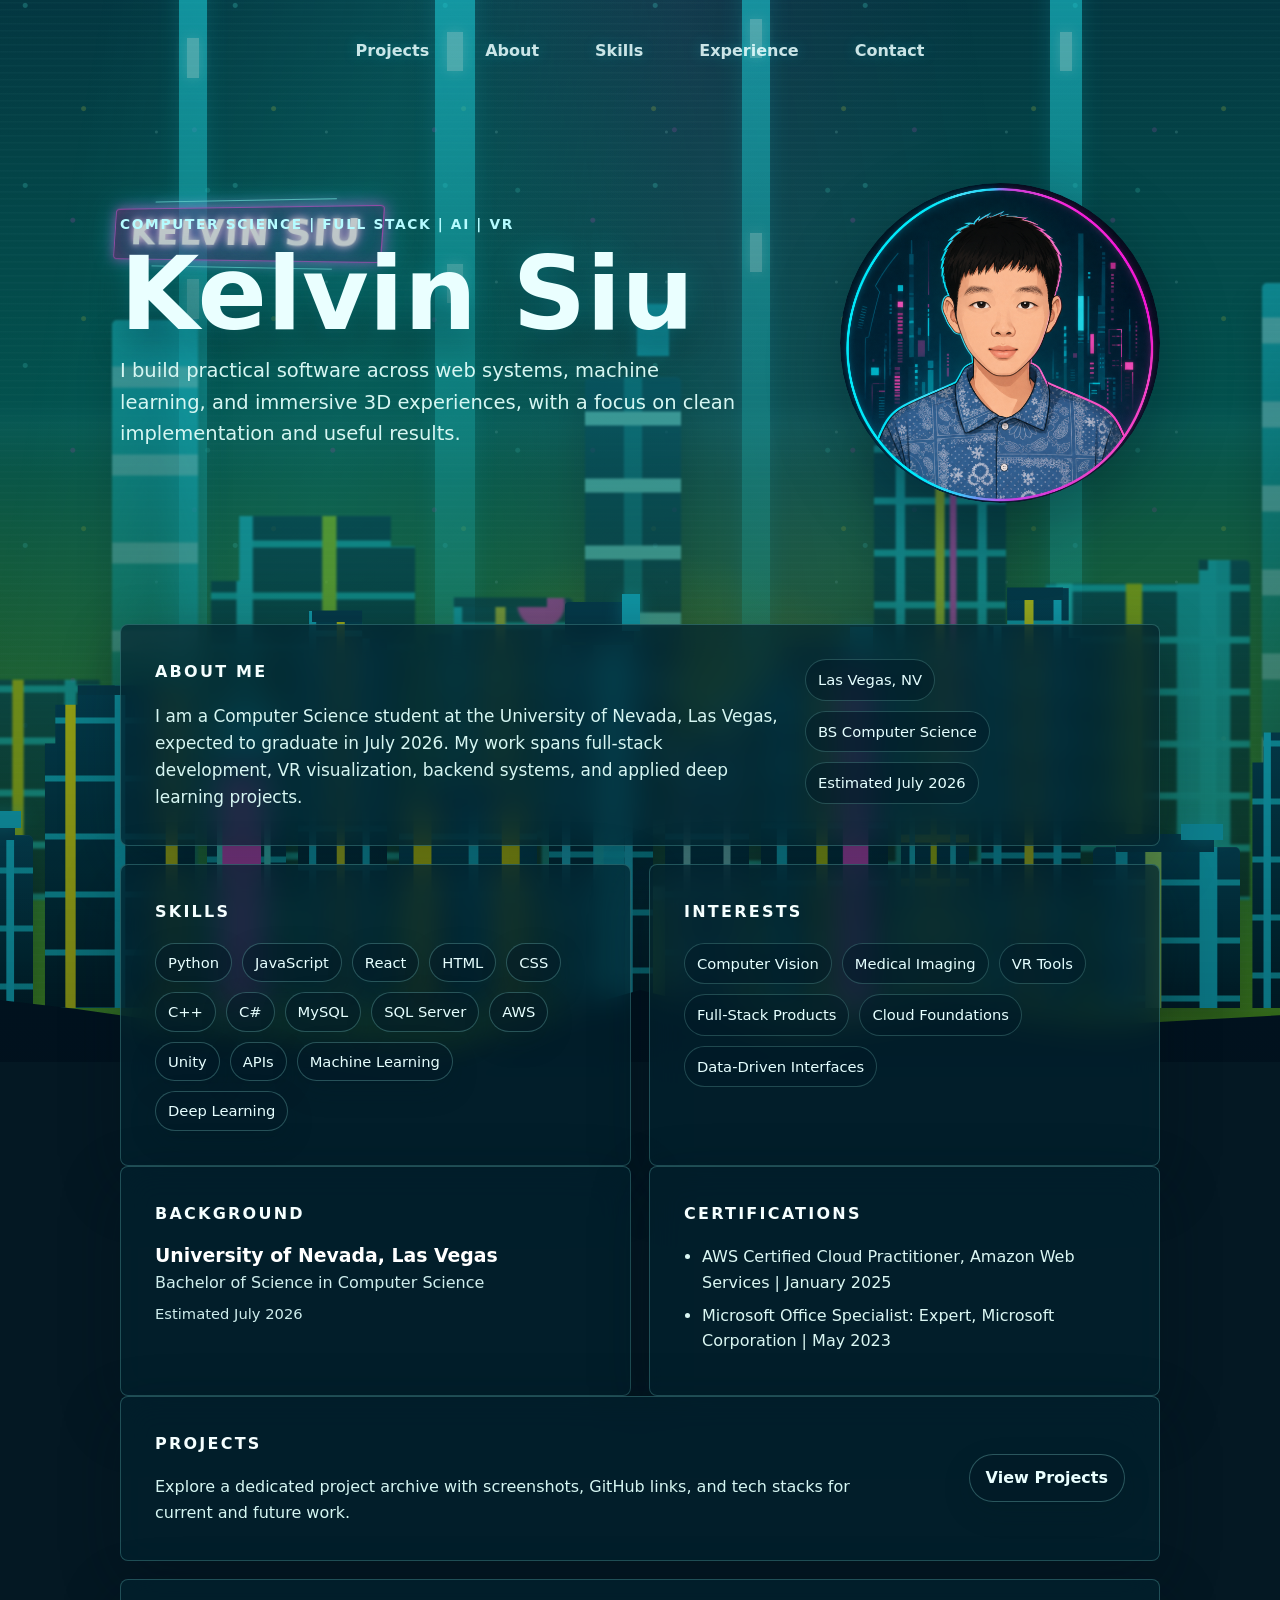
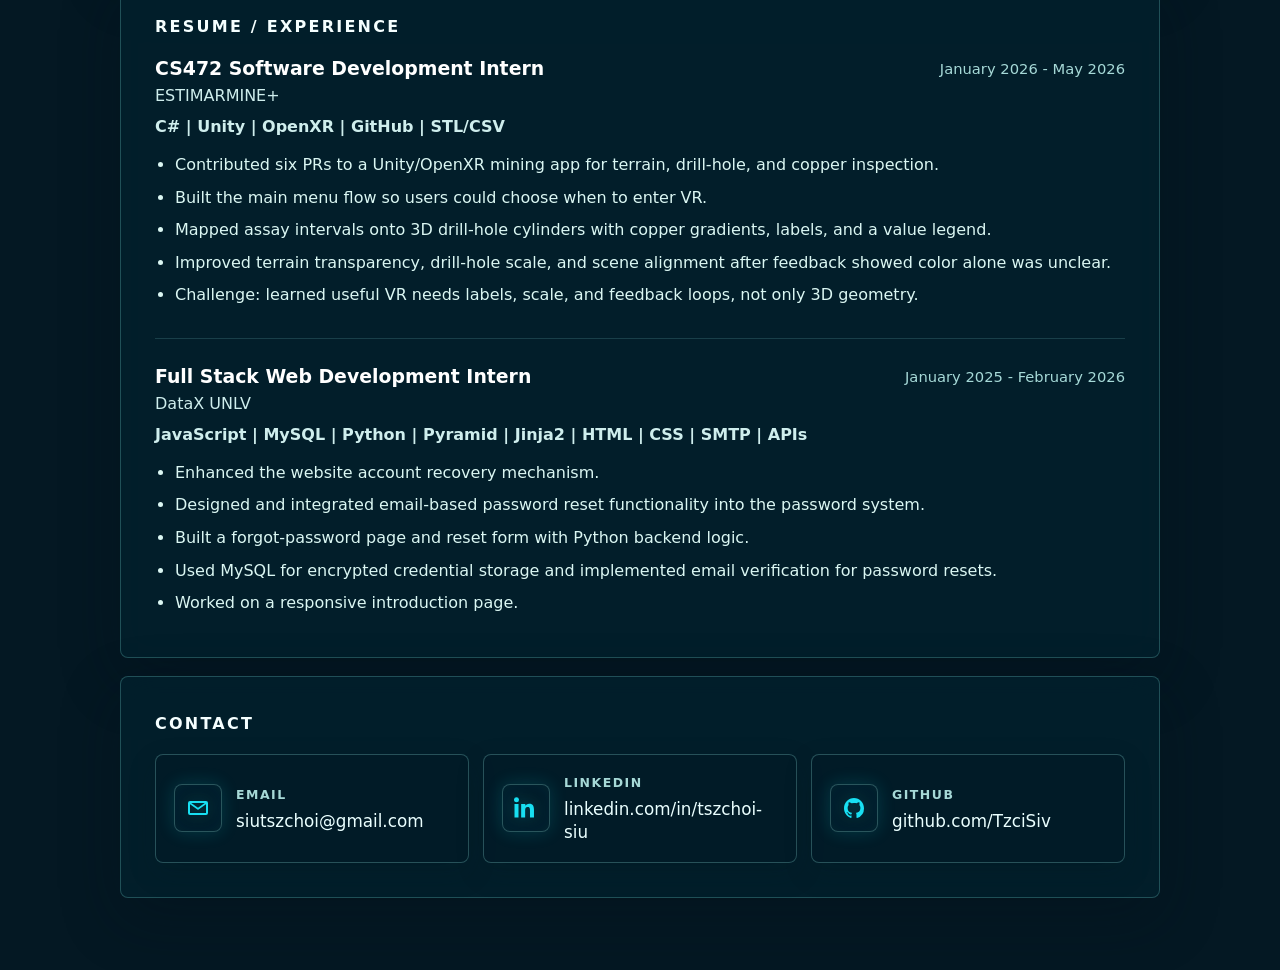
==== index.html @ 766cc000 "first commit" ====
<!DOCTYPE html>
<html lang="en">
<head>
  <meta charset="UTF-8">
  <meta name="viewport" content="width=device-width, initial-scale=1.0">
  <title>Kelvin Siu | Resume</title>
  <link rel="stylesheet" href="styles.css">
</head>
<body>
  <div class="scene" aria-hidden="true">
    <div class="aurora"></div>
    <div class="scan-glow"></div>
    <div class="data-rain"></div>
    <div class="traffic-lanes">
      <span class="flyer f1"></span>
      <span class="flyer f2"></span>
      <span class="flyer f3"></span>
      <span class="flyer f4"></span>
      <span class="flyer f5"></span>
    </div>
    <div class="holo-pulses">
      <span class="pulse p1"></span>
      <span class="pulse p2"></span>
      <span class="pulse p3"></span>
    </div>
    <div class="name-sign">Kelvin Siu</div>
    <div class="beam beam-one"></div>
    <div class="beam beam-two"></div>
    <div class="beam beam-three"></div>
    <div class="beam beam-four"></div>
    <div class="skyline skyline-back">
      <span class="tower t1"></span>
      <span class="tower t2"></span>
      <span class="tower t3"></span>
      <span class="tower t4"></span>
      <span class="tower t5"></span>
      <span class="tower t6"></span>
      <span class="tower t7"></span>
      <span class="tower t8"></span>
      <span class="tower t9"></span>
    </div>
    <div class="skyline skyline-front">
      <span class="block b1"></span>
      <span class="block b2"></span>
      <span class="block b3"></span>
      <span class="block b4"></span>
      <span class="block b5"></span>
      <span class="block b6"></span>
      <span class="block b7"></span>
      <span class="block b8"></span>
      <span class="block b9"></span>
      <span class="block b10"></span>
      <span class="block b11"></span>
      <span class="block b12"></span>
    </div>
    <div class="foreground"></div>
  </div>

  <header class="site-header" aria-label="Site header">
    <nav class="site-nav" aria-label="Main navigation">
      <a href="projects.html" data-page="projects">Projects</a>
      <a href="index.html#about" data-section="about">About</a>
      <a href="index.html#skills" data-section="skills">Skills</a>
      <a href="index.html#experience" data-section="experience">Experience</a>
      <a href="index.html#contact" data-section="contact">Contact</a>
    </nav>
  </header>

  <main class="resume-shell">
    <section class="hero" id="home">
      <div class="hero-copy">
        <p class="eyebrow">Computer Science | Full Stack | AI | VR</p>
        <h1>Kelvin Siu</h1>
        <p class="hero-intro">
          I build practical software across web systems, machine learning, and immersive
          3D experiences, with a focus on clean implementation and useful results.
        </p>
      </div>
      <div class="avatar-card" aria-label="Kelvin Siu avatar">
        <img class="avatar-image" src="assets/avatar-kelvin.png" alt="Stylized avatar of Kelvin Siu">
      </div>
    </section>

    <section class="panel about-panel" id="about">
      <div>
        <h2>About Me</h2>
        <p>
          I am a Computer Science student at the University of Nevada, Las Vegas, expected
          to graduate in July 2026. My work spans full-stack development, VR visualization,
          backend systems, and applied deep learning projects.
        </p>
      </div>
      <div class="quick-facts">
        <span>Las Vegas, NV</span>
        <span>BS Computer Science</span>
        <span>Estimated July 2026</span>
      </div>
    </section>

    <section class="grid">
      <article class="panel skills" id="skills">
        <h2>Skills</h2>
        <div class="chips">
          <span>Python</span>
          <span>JavaScript</span>
          <span>React</span>
          <span>HTML</span>
          <span>CSS</span>
          <span>C++</span>
          <span>C#</span>
          <span>MySQL</span>
          <span>SQL Server</span>
          <span>AWS</span>
          <span>Unity</span>
          <span>APIs</span>
          <span>Machine Learning</span>
          <span>Deep Learning</span>
        </div>
      </article>

      <article class="panel">
        <h2>Interests</h2>
        <div class="interest-list">
          <span>Computer Vision</span>
          <span>Medical Imaging</span>
          <span>VR Tools</span>
          <span>Full-Stack Products</span>
          <span>Cloud Foundations</span>
          <span>Data-Driven Interfaces</span>
        </div>
      </article>
    </section>

    <section class="grid background-grid" id="background">
      <article class="panel">
        <h2>Background</h2>
        <div class="item compact">
          <h3>University of Nevada, Las Vegas</h3>
          <p>Bachelor of Science in Computer Science</p>
          <p class="meta">Estimated July 2026</p>
        </div>
      </article>

      <article class="panel">
        <h2>Certifications</h2>
        <ul class="plain-list">
          <li>AWS Certified Cloud Practitioner, Amazon Web Services | January 2025</li>
          <li>Microsoft Office Specialist: Expert, Microsoft Corporation | May 2023</li>
        </ul>
      </article>
    </section>

    <section class="panel project-preview">
      <div>
        <h2>Projects</h2>
        <p>
          Explore a dedicated project archive with screenshots, GitHub links, and tech
          stacks for current and future work.
        </p>
      </div>
      <a class="section-link" href="projects.html">View Projects</a>
    </section>

    <section class="panel" id="experience">
      <h2>Resume / Experience</h2>
      <article class="item">
        <div class="item-header">
          <div>
            <h3>CS472 Software Development Intern</h3>
            <p>ESTIMARMINE+</p>
          </div>
          <span>January 2026 - May 2026</span>
        </div>
        <p class="stack">C# | Unity | OpenXR | GitHub | STL/CSV</p>
        <ul>
          <li>Contributed six PRs to a Unity/OpenXR mining app for terrain, drill-hole, and copper inspection.</li>
          <li>Built the main menu flow so users could choose when to enter VR.</li>
          <li>Mapped assay intervals onto 3D drill-hole cylinders with copper gradients, labels, and a value legend.</li>
          <li>Improved terrain transparency, drill-hole scale, and scene alignment after feedback showed color alone was unclear.</li>
          <li>Challenge: learned useful VR needs labels, scale, and feedback loops, not only 3D geometry.</li>
        </ul>
      </article>

      <article class="item">
        <div class="item-header">
          <div>
            <h3>Full Stack Web Development Intern</h3>
            <p>DataX UNLV</p>
          </div>
          <span>January 2025 - February 2026</span>
        </div>
        <p class="stack">JavaScript | MySQL | Python | Pyramid | Jinja2 | HTML | CSS | SMTP | APIs</p>
        <ul>
          <li>Enhanced the website account recovery mechanism.</li>
          <li>Designed and integrated email-based password reset functionality into the password system.</li>
          <li>Built a forgot-password page and reset form with Python backend logic.</li>
          <li>Used MySQL for encrypted credential storage and implemented email verification for password resets.</li>
          <li>Worked on a responsive introduction page.</li>
        </ul>
      </article>
    </section>

    <section class="panel contact-panel" id="contact">
      <h2>Contact</h2>
      <div class="contact-grid">
        <a href="mailto:siutszchoi@gmail.com">
          <span class="contact-icon" aria-hidden="true">
            <svg viewBox="0 0 24 24">
              <path d="M4 5h16a2 2 0 0 1 2 2v10a2 2 0 0 1-2 2H4a2 2 0 0 1-2-2V7a2 2 0 0 1 2-2Zm0 3.2v8.8h16V8.2l-7.4 5.2a1 1 0 0 1-1.2 0L4 8.2Zm1.2-1.2 6.8 4.8L18.8 7H5.2Z"></path>
            </svg>
          </span>
          <span class="contact-copy">
            <span class="contact-label">Email</span>
            <span class="contact-value">siutszchoi@gmail.com</span>
          </span>
        </a>
        <a href="https://www.linkedin.com/in/tszchoi-siu/" target="_blank" rel="noreferrer">
          <span class="contact-icon" aria-hidden="true">
            <svg viewBox="0 0 24 24">
              <path d="M4.98 3.5A2.5 2.5 0 1 1 0 3.5a2.5 2.5 0 0 1 4.98 0ZM.5 8h4v13.5h-4V8Zm7 0h3.84v1.84h.05c.54-1.02 1.84-2.09 3.79-2.09 4.05 0 4.8 2.66 4.8 6.12v7.63h-4v-6.76c0-1.61-.03-3.68-2.24-3.68-2.25 0-2.59 1.75-2.59 3.56v6.88h-4V8Z"></path>
            </svg>
          </span>
          <span class="contact-copy">
            <span class="contact-label">LinkedIn</span>
            <span class="contact-value">linkedin.com/in/tszchoi-siu</span>
          </span>
        </a>
        <a href="https://github.com/TzciSiv" target="_blank" rel="noreferrer">
          <span class="contact-icon" aria-hidden="true">
            <svg viewBox="0 0 24 24">
              <path d="M12 2C6.48 2 2 6.58 2 12.24c0 4.52 2.87 8.36 6.84 9.72.5.1.68-.22.68-.49 0-.24-.01-1.05-.01-1.9-2.78.62-3.37-1.22-3.37-1.22-.45-1.18-1.11-1.49-1.11-1.49-.91-.64.07-.63.07-.63 1 .07 1.53 1.06 1.53 1.06.9 1.57 2.35 1.12 2.93.85.09-.67.35-1.12.63-1.38-2.22-.26-4.55-1.14-4.55-5.05 0-1.12.39-2.03 1.03-2.75-.1-.26-.45-1.3.1-2.71 0 0 .84-.28 2.75 1.05A9.32 9.32 0 0 1 12 6.97c.85 0 1.7.12 2.5.35 1.91-1.33 2.75-1.05 2.75-1.05.55 1.41.2 2.45.1 2.71.64.72 1.03 1.63 1.03 2.75 0 3.92-2.34 4.79-4.57 5.04.36.32.68.94.68 1.9 0 1.37-.01 2.47-.01 2.8 0 .27.18.59.69.49A10.1 10.1 0 0 0 22 12.24C22 6.58 17.52 2 12 2Z"></path>
            </svg>
          </span>
          <span class="contact-copy">
            <span class="contact-label">GitHub</span>
            <span class="contact-value">github.com/TzciSiv</span>
          </span>
        </a>
      </div>
    </section>
  </main>
  <script src="app.js"></script>
</body>
</html>
---- styles.css ----
:root {
  --ink: #eaffff;
  --muted: #a6d9d7;
  --cyan: #18dff2;
  --lime: #d8f80f;
  --magenta: #f35dea;
  --panel: rgba(2, 34, 46, 0.72);
  --panel-border: rgba(143, 255, 246, 0.22);
  --shadow: rgba(0, 5, 14, 0.45);
  --scroll-depth: 0px;
}

* {
  box-sizing: border-box;
}

html {
  scroll-behavior: smooth;
}

body {
  min-height: 100vh;
  margin: 0;
  color: var(--ink);
  font-family: Inter, ui-sans-serif, system-ui, -apple-system, BlinkMacSystemFont, "Segoe UI", sans-serif;
  line-height: 1.6;
  background: #041823;
  overflow-x: hidden;
}

a {
  color: inherit;
  text-decoration-color: rgba(24, 223, 242, 0.6);
  text-underline-offset: 4px;
}

.site-header {
  position: fixed;
  top: 18px;
  left: 50%;
  z-index: 30;
  display: flex;
  align-items: center;
  width: max-content;
  max-width: calc(100% - 32px);
  padding: 8px;
  border: 1px solid transparent;
  border-radius: 999px;
  background: transparent;
  box-shadow: none;
  transform: translateX(-50%);
  transition: border-color 220ms ease, background 220ms ease, box-shadow 220ms ease, backdrop-filter 220ms ease;
}

.site-header.is-scrolled {
  border-color: rgba(159, 255, 245, 0.24);
  background: rgba(2, 26, 39, 0.78);
  box-shadow: 0 16px 44px rgba(0, 12, 24, 0.32), inset 0 0 18px rgba(24, 223, 242, 0.08);
  backdrop-filter: blur(16px);
}

.site-nav {
  display: flex;
  align-items: center;
  gap: clamp(8px, 2.4vw, 30px);
  white-space: nowrap;
}

.site-nav a {
  padding: 10px 12px;
  border: 1px solid transparent;
  border-radius: 999px;
  color: rgba(234, 255, 255, 0.86);
  background: transparent;
  font-weight: 800;
  text-align: center;
  text-decoration: none;
  text-shadow: 0 0 14px rgba(24, 223, 242, 0.28);
  transition: color 180ms ease, background 180ms ease, border-color 180ms ease, box-shadow 180ms ease;
}

.site-nav a.is-active {
  padding-left: 17px;
  background: rgba(234, 255, 255, 0.1);
  box-shadow: inset 0 0 16px rgba(24, 223, 242, 0.08);
}

.site-nav a.is-active::after {
  content: "/";
  display: inline-grid;
  place-items: center;
  min-width: 28px;
  min-height: 28px;
  margin-left: 7px;
  border: 1px solid rgba(159, 255, 245, 0.22);
  border-radius: 10px;
  color: #7ffcf3;
  background: rgba(234, 255, 255, 0.06);
}

.site-header.is-scrolled .site-nav a.is-active {
  background: rgba(234, 255, 255, 0.14);
}

.site-nav a:hover {
  border-color: rgba(24, 223, 242, 0.78);
  color: #ffffff;
  background: rgba(24, 223, 242, 0.1);
  box-shadow: 0 0 24px rgba(24, 223, 242, 0.18);
}

.scene {
  position: fixed;
  top: -13vh;
  right: 0;
  bottom: -18vh;
  left: 0;
  z-index: -2;
  overflow: hidden;
  contain: paint;
  transform: translate3d(0, calc(var(--scroll-depth) * -1), 0);
  will-change: transform;
  background:
    radial-gradient(circle at 50% 86%, rgba(211, 255, 20, 0.68), transparent 29%),
    linear-gradient(180deg, #043040 0%, #057067 45%, #71d21b 100%);
}

.scene::before {
  content: "";
  position: absolute;
  inset: -20%;
  z-index: 0;
  background:
    linear-gradient(100deg, transparent 20%, rgba(39, 255, 236, 0.12), transparent 50%),
    linear-gradient(260deg, transparent 30%, rgba(243, 93, 234, 0.08), transparent 58%);
  animation: hazeShift 18s ease-in-out infinite alternate;
  will-change: transform;
  pointer-events: none;
}

.scene::after {
  content: "";
  position: absolute;
  inset: 0;
  z-index: 8;
  background: linear-gradient(180deg, rgba(0, 12, 20, 0.1), rgba(0, 12, 20, 0.54));
  pointer-events: none;
}

.aurora {
  position: absolute;
  left: -10%;
  right: -10%;
  bottom: 0;
  z-index: 0;
  height: 45vh;
  background: radial-gradient(ellipse at center, rgba(18, 235, 176, 0.45), transparent 68%);
  filter: blur(18px);
  animation: auroraPulse 8s ease-in-out infinite;
  will-change: opacity, transform;
}

.scan-glow {
  position: absolute;
  inset: 0;
  z-index: 1;
  background:
    linear-gradient(180deg, transparent 0 44%, rgba(86, 255, 238, 0.11) 46%, transparent 50%),
    repeating-linear-gradient(180deg, rgba(178, 255, 247, 0.05) 0 1px, transparent 2px 7px);
  mix-blend-mode: screen;
  opacity: 0.55;
  animation: scanSweep 9s linear infinite;
  will-change: transform;
  pointer-events: none;
}

.data-rain {
  position: absolute;
  inset: -30vh 0 0;
  z-index: 1;
  opacity: 0.42;
  background:
    radial-gradient(circle at 12% 18%, rgba(86, 255, 238, 0.62) 0 2px, transparent 3px),
    radial-gradient(circle at 28% 64%, rgba(243, 93, 234, 0.5) 0 2px, transparent 3px),
    radial-gradient(circle at 44% 36%, rgba(248, 255, 66, 0.48) 0 2px, transparent 3px),
    radial-gradient(circle at 67% 22%, rgba(86, 255, 238, 0.5) 0 2px, transparent 3px),
    radial-gradient(circle at 81% 72%, rgba(243, 93, 234, 0.42) 0 2px, transparent 3px),
    radial-gradient(circle at 92% 46%, rgba(178, 255, 247, 0.46) 0 1px, transparent 2px);
  background-size: 210px 180px, 260px 230px, 190px 210px, 310px 260px, 240px 190px, 170px 150px;
  -webkit-mask-image: linear-gradient(180deg, transparent 0%, #000 18%, #000 72%, transparent 100%);
  mask-image: linear-gradient(180deg, transparent 0%, #000 18%, #000 72%, transparent 100%);
  animation: particleDrift 14s ease-in-out infinite alternate;
  will-change: transform, opacity;
  pointer-events: none;
}

.traffic-lanes,
.holo-pulses {
  position: absolute;
  inset: 0;
  z-index: 2;
  overflow: hidden;
  pointer-events: none;
}

.flyer {
  position: absolute;
  left: -16vw;
  width: clamp(54px, 7vw, 118px);
  height: 3px;
  border-radius: 999px;
  background: linear-gradient(90deg, transparent, rgba(20, 241, 255, 0.22), #56fff3 70%, #f35dea);
  box-shadow: 0 0 16px rgba(24, 223, 242, 0.55), 0 0 26px rgba(243, 93, 234, 0.28);
  opacity: 0;
  transform: translate3d(0, 0, 0) skewX(-14deg);
  animation: flyerMove 13s linear infinite;
  will-change: transform, opacity;
}

.flyer::after {
  content: "";
  position: absolute;
  right: -2px;
  top: -3px;
  width: 8px;
  height: 8px;
  border-radius: 50%;
  background: #f8ff42;
  box-shadow: 0 0 16px #f8ff42;
}

.f1 { top: 22%; animation-delay: -1s; }
.f2 { top: 34%; width: clamp(38px, 5vw, 82px); animation-duration: 16s; animation-delay: -7s; }
.f3 { top: 49%; width: clamp(62px, 8vw, 130px); animation-duration: 18s; animation-delay: -11s; }
.f4 { top: 58%; width: clamp(42px, 5vw, 90px); animation-duration: 14s; animation-delay: -4s; }
.f5 { top: 70%; width: clamp(52px, 6vw, 110px); animation-duration: 20s; animation-delay: -14s; }

.pulse {
  position: absolute;
  width: clamp(56px, 7vw, 112px);
  aspect-ratio: 1;
  border: 1px solid rgba(111, 255, 245, 0.55);
  border-radius: 50%;
  box-shadow: inset 0 0 18px rgba(24, 223, 242, 0.12), 0 0 20px rgba(24, 223, 242, 0.25);
  opacity: 0;
  animation: holoPulse 6s ease-out infinite;
  will-change: transform, opacity;
}

.pulse::before,
.pulse::after {
  content: "";
  position: absolute;
  inset: 28%;
  border: 1px solid rgba(243, 93, 234, 0.5);
  border-radius: 50%;
}

.pulse::after {
  inset: 46%;
  background: rgba(248, 255, 66, 0.52);
  box-shadow: 0 0 16px rgba(248, 255, 66, 0.55);
}

.p1 { left: 22%; top: 48%; animation-delay: -1s; }
.p2 { left: 63%; top: 36%; animation-delay: -3.4s; }
.p3 { left: 78%; top: 58%; animation-delay: -5s; }

.name-sign {
  position: absolute;
  left: clamp(24px, 8vw, 120px);
  top: 36vh;
  z-index: 4;
  padding: 7px 18px 9px;
  border: 1px solid rgba(243, 93, 234, 0.78);
  border-radius: 4px;
  color: #f7ffff;
  font-size: clamp(1.1rem, 2.8vw, 2.6rem);
  font-weight: 800;
  letter-spacing: 0.04em;
  line-height: 1;
  text-transform: uppercase;
  background:
    linear-gradient(90deg, rgba(243, 93, 234, 0.2), rgba(20, 241, 255, 0.16)),
    rgba(3, 35, 48, 0.48);
  box-shadow:
    0 0 14px rgba(243, 93, 234, 0.7),
    0 0 28px rgba(24, 223, 242, 0.45),
    inset 0 0 18px rgba(243, 93, 234, 0.28);
  text-shadow:
    0 0 7px #ffffff,
    0 0 16px var(--magenta),
    0 0 28px var(--cyan);
  transform: perspective(420px) rotateY(-13deg) skewX(-4deg);
  animation: signFlicker 5.4s steps(2, end) infinite;
  pointer-events: none;
}

.name-sign::before,
.name-sign::after {
  content: "";
  position: absolute;
  left: 16%;
  right: 16%;
  height: 1px;
  background: rgba(125, 255, 250, 0.84);
  box-shadow: 0 0 10px rgba(125, 255, 250, 0.8);
}

.name-sign::before {
  top: -8px;
}

.name-sign::after {
  bottom: -8px;
}

.beam {
  position: absolute;
  top: -2vh;
  bottom: 30vh;
  z-index: 2;
  width: clamp(18px, 2.2vw, 36px);
  background: linear-gradient(180deg, rgba(31, 226, 241, 0.88), rgba(49, 255, 226, 0.35));
  box-shadow: 0 0 24px rgba(31, 226, 241, 0.22);
  opacity: 0.8;
  animation: beamDrift 10s ease-in-out infinite alternate;
  will-change: transform, opacity;
}

.beam::before,
.beam::after {
  content: "";
  position: absolute;
  left: 30%;
  width: 40%;
  height: 4.4vh;
  background: rgba(176, 255, 252, 0.56);
  box-shadow: 0 0 14px rgba(176, 255, 252, 0.4);
  animation: lightBlink 3.6s steps(2, end) infinite;
}

.beam::before {
  top: 18%;
}

.beam::after {
  top: 43%;
  animation-delay: 1.4s;
}

.beam-one {
  left: 14%;
  bottom: 26vh;
}

.beam-two {
  left: 34%;
  width: clamp(24px, 3.1vw, 48px);
  animation-delay: -2s;
}

.beam-three {
  left: 58%;
  bottom: 38vh;
  animation-delay: -4s;
}

.beam-four {
  left: 82%;
  width: clamp(20px, 2.5vw, 42px);
  animation-delay: -6s;
}

.skyline {
  position: absolute;
  left: -5vw;
  right: -5vw;
  bottom: 6vh;
  height: 64vh;
  display: flex;
  align-items: flex-end;
  gap: clamp(7px, 0.95vw, 18px);
  z-index: 3;
}

.skyline-back {
  bottom: 18vh;
  height: 70vh;
  opacity: 0.68;
  filter: blur(1px);
  transform: translateZ(0);
  z-index: 2;
}

.skyline-front {
  z-index: 4;
}

.tower,
.block {
  position: relative;
  display: block;
  flex: 1;
  min-width: 42px;
  border-radius: 5px 5px 0 0;
  clip-path: var(--shape, none);
  background:
    var(--sign-layer, linear-gradient(transparent, transparent)),
    var(--window-layer, linear-gradient(90deg, transparent 16%, var(--window-color, var(--cyan)) 17% 23%, transparent 24% 46%, var(--window-alt, var(--lime)) 47% 53%, transparent 54% 78%, var(--window-color, var(--cyan)) 79% 85%, transparent 86%)),
    var(--stripe-layer, repeating-linear-gradient(180deg, transparent 0 24px, rgba(25, 235, 246, 0.9) 25px 31px, transparent 32px 52px)),
    var(--face-layer, linear-gradient(180deg, #075b72, #01424f 58%, #012d3a));
  background-size: 100% 100%, 100% 78%, 100% 100%, 100% 100%;
  box-shadow: inset 0 1px rgba(255, 255, 255, 0.06), 0 18px 38px rgba(0, 20, 24, 0.28);
}

.tower::before,
.block::before {
  content: "";
  position: absolute;
  left: 16%;
  right: 18%;
  top: var(--roof-top, -8%);
  height: var(--roof-height, 11%);
  border-radius: 4px 4px 0 0;
  background: #095366;
}

.tower::after,
.block::after {
  content: "";
  position: absolute;
  right: 12%;
  top: var(--cap-top, -14%);
  width: var(--cap-width, 18%);
  height: var(--cap-height, 10%);
  background: var(--cyan);
  box-shadow: 0 0 18px rgba(24, 223, 242, 0.36);
  animation: neonFlicker 4.8s steps(2, end) infinite;
}

.t1 {
  height: 38%;
  flex-grow: 0.72;
  --window-alt: #f4ff0b;
  --cap-width: 42%;
  --shape: polygon(0 16%, 10% 16%, 10% 8%, 100% 8%, 100% 100%, 0 100%);
  --sign-layer: linear-gradient(90deg, transparent 15%, rgba(243, 93, 234, 0.95) 16% 29%, transparent 30%);
}

.t2 {
  height: 92%;
  flex-grow: 0.38;
  --roof-height: 0%;
  --cap-height: 0%;
  --window-layer: repeating-linear-gradient(180deg, transparent 0 46px, rgba(173, 255, 250, 0.58) 47px 67px, transparent 68px 88px);
  --stripe-layer: linear-gradient(90deg, rgba(49, 255, 226, 0.18), transparent 45%, rgba(32, 226, 241, 0.35));
  --face-layer: linear-gradient(180deg, rgba(28, 223, 239, 0.9), rgba(11, 185, 190, 0.64) 56%, rgba(3, 80, 91, 0.82));
}

.t3 {
  height: 61%;
  flex-grow: 0.9;
  --window-color: #61f4ff;
  --roof-top: -13%;
  --shape: polygon(0 17%, 14% 17%, 14% 0, 88% 0, 88% 8%, 100% 8%, 100% 100%, 0 100%);
  --window-layer: linear-gradient(90deg, transparent 12%, #1deaff 13% 20%, transparent 21% 54%, #a8ff35 55% 61%, transparent 62%);
}

.t4 {
  height: 48%;
  flex-grow: 0.64;
  --window-alt: #ebff4f;
  --cap-top: -20%;
  --cap-height: 16%;
  --sign-layer: radial-gradient(circle at 78% 2%, var(--magenta) 0 7%, transparent 8%);
  --shape: polygon(0 12%, 18% 12%, 18% 0, 100% 0, 100% 100%, 0 100%);
}

.t5 {
  height: 83%;
  flex-grow: 0.42;
  --roof-height: 0%;
  --cap-width: 34%;
  --window-layer: repeating-linear-gradient(180deg, transparent 0 34px, #72fff7 35px 48px, transparent 49px 67px);
  --stripe-layer: linear-gradient(90deg, transparent 0 40%, rgba(25, 235, 246, 0.42) 41% 59%, transparent 60%);
  --face-layer: linear-gradient(180deg, #0b7182, #02485a 60%, #012d3a);
}

.t6 {
  height: 35%;
  flex-grow: 0.74;
  --window-color: #7cfff3;
  --cap-width: 54%;
  --cap-height: 20%;
  --shape: polygon(0 22%, 10% 22%, 10% 8%, 80% 8%, 80% 0, 100% 0, 100% 100%, 0 100%);
}

.t7 {
  height: 76%;
  flex-grow: 0.58;
  --window-alt: #dfff2f;
  --roof-top: -11%;
  --roof-height: 15%;
  --cap-width: 8%;
  --cap-height: 18%;
  --cap-top: -26%;
  --sign-layer: linear-gradient(90deg, transparent 57%, var(--magenta) 58% 62%, transparent 63%);
}

.t8 {
  height: 54%;
  flex-grow: 1.02;
  --window-color: #25f5ff;
  --cap-width: 48%;
  --sign-layer: linear-gradient(90deg, transparent 68%, rgba(24, 223, 242, 0.9) 69% 91%, transparent 92%);
  --shape: polygon(0 20%, 12% 20%, 12% 7%, 78% 7%, 78% 0, 100% 0, 100% 100%, 0 100%);
}

.t9 {
  height: 98%;
  flex-grow: 0.36;
  --roof-height: 0%;
  --cap-height: 0%;
  --window-alt: #c7ff65;
  --window-layer: repeating-linear-gradient(180deg, transparent 0 34px, rgba(176, 255, 252, 0.65) 35px 60px, transparent 61px 84px);
  --stripe-layer: linear-gradient(90deg, rgba(31, 226, 241, 0.16), transparent 50%, rgba(65, 255, 232, 0.22));
  --face-layer: linear-gradient(180deg, rgba(28, 223, 239, 0.88), rgba(10, 169, 177, 0.58) 60%, rgba(1, 65, 77, 0.9));
}

.block {
  background:
    var(--sign-layer, linear-gradient(transparent, transparent)),
    var(--window-layer, linear-gradient(90deg, transparent 12%, var(--window-color, var(--cyan)) 13% 20%, transparent 21% 43%, var(--window-alt, var(--lime)) 44% 52%, transparent 53% 72%, var(--window-color, var(--cyan)) 73% 80%, transparent 81%)),
    var(--stripe-layer, repeating-linear-gradient(180deg, transparent 0 32px, rgba(25, 235, 246, 0.82) 33px 38px, transparent 39px 58px)),
    var(--face-layer, linear-gradient(180deg, #075a6f, #013b48 68%, #012631));
}

.b1 {
  height: 30%;
  flex-grow: 0.76;
  --window-alt: #f2ff16;
  --cap-width: 40%;
  --sign-layer: linear-gradient(90deg, transparent 8%, #18dff2 9% 34%, transparent 35%);
}

.b2 {
  height: 56%;
  flex-grow: 1.18;
  --roof-top: -5%;
  --roof-height: 8%;
  --shape: polygon(0 18%, 7% 18%, 7% 6%, 22% 6%, 22% 0, 100% 0, 100% 100%, 0 100%);
  --window-layer: linear-gradient(90deg, transparent 13%, #f2ff16 14% 20%, transparent 21% 46%, #18dff2 47% 53%, transparent 54% 80%, #f2ff16 81% 88%, transparent 89%);
}

.b3 {
  height: 42%;
  flex-grow: 0.62;
  --window-color: #52fff2;
  --cap-top: -22%;
  --cap-height: 18%;
  --cap-width: 72%;
  --sign-layer: linear-gradient(90deg, transparent 19%, var(--magenta) 20% 68%, transparent 69%);
}

.b4 {
  height: 69%;
  flex-grow: 0.7;
  --window-alt: #edff20;
  --shape: polygon(0 12%, 12% 12%, 12% 0, 72% 0, 72% 7%, 100% 7%, 100% 100%, 0 100%);
  --stripe-layer: repeating-linear-gradient(180deg, transparent 0 19px, rgba(25, 235, 246, 0.88) 20px 25px, transparent 26px 39px);
}

.b5 {
  height: 36%;
  flex-grow: 1.08;
  --cap-height: 0%;
  --window-layer: linear-gradient(90deg, transparent 10%, #f0ff0a 11% 23%, transparent 24% 50%, #18dff2 51% 57%, transparent 58% 74%, #f0ff0a 75% 87%, transparent 88%);
  --face-layer: linear-gradient(180deg, #086377, #035060 55%, #01343e);
}

.b6 {
  height: 63%;
  flex-grow: 0.82;
  --window-color: #28e8ff;
  --roof-top: -12%;
  --sign-layer: linear-gradient(90deg, transparent 42%, rgba(24, 223, 242, 0.95) 43% 72%, transparent 73%);
}

.b7 {
  height: 46%;
  flex-grow: 0.66;
  --window-alt: #c9ff73;
  --cap-width: 36%;
  --shape: polygon(0 21%, 14% 21%, 14% 0, 100% 0, 100% 100%, 0 100%);
  --window-layer: repeating-linear-gradient(90deg, transparent 0 18px, rgba(151, 255, 246, 0.92) 19px 25px, transparent 26px 40px);
}

.b8 {
  height: 58%;
  flex-grow: 1;
  --roof-height: 7%;
  --sign-layer: linear-gradient(90deg, transparent 64%, #f35dea 65% 84%, transparent 85%);
}

.b9 {
  height: 34%;
  flex-grow: 0.54;
  --window-color: #21e8f6;
  --cap-top: -18%;
  --cap-height: 14%;
  --cap-width: 28%;
  --stripe-layer: repeating-linear-gradient(180deg, transparent 0 22px, #f2ff16 23px 30px, transparent 31px 44px);
}

.b10 {
  height: 73%;
  flex-grow: 0.78;
  --window-alt: #eaff24;
  --roof-top: -9%;
  --roof-height: 12%;
  --shape: polygon(0 17%, 8% 17%, 8% 9%, 26% 9%, 26% 0, 88% 0, 88% 12%, 100% 12%, 100% 100%, 0 100%);
}

.b11 {
  height: 28%;
  flex-grow: 1.16;
  --window-color: #72fff7;
  --cap-width: 28%;
  --window-layer: linear-gradient(90deg, transparent 15%, #18dff2 16% 23%, transparent 24% 35%, #aaff77 36% 46%, transparent 47% 72%, #18dff2 73% 84%, transparent 85%);
}

.b12 {
  height: 52%;
  flex-grow: 0.72;
  --window-alt: #b7ff72;
  --cap-height: 0%;
  --shape: polygon(0 18%, 12% 18%, 12% 8%, 72% 8%, 72% 0, 100% 0, 100% 100%, 0 100%);
  --sign-layer: linear-gradient(90deg, transparent 58%, #18dff2 59% 87%, transparent 88%);
}

.foreground {
  position: absolute;
  left: -5vw;
  right: -5vw;
  bottom: -1vh;
  z-index: 5;
  height: 15vh;
  background: #021829;
  clip-path: polygon(0 42%, 10% 54%, 22% 72%, 36% 82%, 50% 40%, 61% 68%, 72% 54%, 83% 66%, 100% 56%, 100% 100%, 0 100%);
}

.resume-shell {
  width: min(1040px, calc(100% - 32px));
  margin: 0 auto;
  padding: 48px 0 72px;
}

.project-page {
  padding-top: 110px;
}

.page-hero {
  min-height: 38vh;
  display: flex;
  flex-direction: column;
  justify-content: center;
  padding: 32px 0;
}

.page-hero h1 {
  margin-bottom: 18px;
}

.page-hero p:last-child {
  max-width: 760px;
  color: #d6f6f2;
  font-size: clamp(1.02rem, 1.8vw, 1.2rem);
}

.hero {
  min-height: 64vh;
  display: grid;
  grid-template-columns: minmax(0, 1fr) minmax(220px, 340px);
  align-items: center;
  gap: clamp(28px, 6vw, 76px);
  padding: 58px 0 44px;
}

.eyebrow {
  margin: 0 0 12px;
  color: #b5fbff;
  font-size: 0.86rem;
  font-weight: 700;
  letter-spacing: 0.12em;
  text-transform: uppercase;
}

h1,
h2,
h3,
p {
  margin-top: 0;
}

#about,
#skills,
#experience,
#contact {
  scroll-margin-top: 110px;
}

h1 {
  max-width: 820px;
  margin-bottom: 14px;
  font-size: clamp(3.6rem, 8vw, 7.4rem);
  line-height: 0.92;
  letter-spacing: 0;
  text-shadow: 0 0 28px rgba(16, 233, 245, 0.24), 0 16px 36px var(--shadow);
}

.hero-intro {
  max-width: 680px;
  margin-bottom: 24px;
  color: #d6f6f2;
  font-size: clamp(1.02rem, 1.8vw, 1.22rem);
}

.project-links span,
.contact-grid a,
.contact-grid > span {
  border: 1px solid rgba(159, 255, 245, 0.24);
  border-radius: 8px;
  background: rgba(2, 26, 39, 0.58);
  box-shadow: 0 10px 28px rgba(0, 20, 28, 0.18);
}

.contact-grid a:hover {
  border-color: rgba(24, 223, 242, 0.78);
  box-shadow: 0 0 24px rgba(24, 223, 242, 0.22), 0 10px 28px rgba(0, 20, 28, 0.18);
}

.avatar-card {
  position: relative;
  display: grid;
  place-items: center;
  justify-self: end;
  width: min(100%, 320px);
  aspect-ratio: 1;
  border: 0;
  border-radius: 50%;
  background: transparent;
  box-shadow: 0 24px 70px rgba(0, 12, 24, 0.34);
  overflow: hidden;
}

.avatar-image {
  position: relative;
  z-index: 1;
  display: block;
  width: 100%;
  height: 100%;
  border-radius: 50%;
  object-fit: cover;
}

.contact {
  display: flex;
  flex-wrap: wrap;
  gap: 10px;
}

.contact span,
.contact a,
.chips span {
  border: 1px solid rgba(159, 255, 245, 0.24);
  border-radius: 999px;
  background: rgba(2, 26, 39, 0.56);
  box-shadow: 0 10px 28px rgba(0, 20, 28, 0.18);
}

.contact span,
.contact a {
  padding: 9px 14px;
  color: #d9ffff;
  font-size: 0.95rem;
}

.panel {
  margin-bottom: 18px;
  padding: clamp(22px, 4vw, 34px);
  border: 1px solid var(--panel-border);
  border-radius: 8px;
  background: var(--panel);
  box-shadow: 0 20px 60px rgba(0, 15, 26, 0.32);
  backdrop-filter: blur(16px);
}

.about-panel {
  display: grid;
  grid-template-columns: minmax(0, 1fr) minmax(210px, 320px);
  gap: 24px;
  align-items: start;
}

.about-panel p {
  max-width: 760px;
  margin-bottom: 0;
  color: #d6f6f2;
  font-size: 1.06rem;
}

.quick-facts,
.interest-list {
  display: flex;
  flex-wrap: wrap;
  gap: 10px;
}

.quick-facts span,
.interest-list span,
.project-meta span {
  border: 1px solid rgba(159, 255, 245, 0.2);
  border-radius: 999px;
  background: rgba(2, 26, 39, 0.48);
  color: #e5ffff;
}

.quick-facts span,
.interest-list span {
  padding: 8px 12px;
  font-size: 0.92rem;
}

.summary p {
  max-width: 850px;
  margin-bottom: 0;
  color: #d6f6f2;
  font-size: 1.08rem;
}

.grid {
  display: grid;
  grid-template-columns: repeat(2, minmax(0, 1fr));
  gap: 18px;
}

.grid .panel {
  margin-bottom: 0;
}

h2 {
  margin-bottom: 18px;
  color: #f5ffff;
  font-size: 1rem;
  letter-spacing: 0.14em;
  text-transform: uppercase;
}

h3 {
  margin-bottom: 2px;
  color: #ffffff;
  font-size: 1.18rem;
  line-height: 1.25;
}

.item + .item {
  margin-top: 30px;
  padding-top: 26px;
  border-top: 1px solid rgba(159, 255, 245, 0.15);
}

.item-header {
  display: flex;
  align-items: flex-start;
  justify-content: space-between;
  gap: 22px;
}

.item-header span,
.meta {
  flex: 0 0 auto;
  color: var(--muted);
  font-size: 0.92rem;
}

.item p {
  margin-bottom: 6px;
  color: #cfeeed;
}

.stack {
  color: #8bf8ff;
  font-weight: 700;
}

ul {
  margin: 12px 0 0;
  padding-left: 20px;
}

li {
  margin: 7px 0;
  color: #dbf7f3;
}

.plain-list {
  padding-left: 18px;
}

.compact p:last-child {
  margin-bottom: 0;
}

.skills {
  margin-bottom: 0;
}

.chips {
  display: flex;
  flex-wrap: wrap;
  gap: 10px;
}

.chips span {
  padding: 7px 12px;
  color: #e7ffff;
  font-size: 0.92rem;
}

.projects-panel {
  overflow: hidden;
}

.project-preview {
  display: grid;
  grid-template-columns: minmax(0, 1fr) auto;
  gap: 22px;
  align-items: center;
}

.project-preview p {
  max-width: 720px;
  margin-bottom: 0;
  color: #d6f6f2;
}

.section-link {
  display: inline-flex;
  align-items: center;
  justify-content: center;
  min-height: 44px;
  padding: 10px 16px;
  border: 1px solid rgba(159, 255, 245, 0.26);
  border-radius: 999px;
  color: #eaffff;
  background: rgba(2, 26, 39, 0.58);
  box-shadow: 0 10px 28px rgba(0, 20, 28, 0.18);
  font-weight: 900;
  text-decoration: none;
}

.section-link:hover {
  border-color: rgba(24, 223, 242, 0.78);
  box-shadow: 0 0 24px rgba(24, 223, 242, 0.22), 0 10px 28px rgba(0, 20, 28, 0.18);
}

.project-grid {
  display: grid;
  grid-template-columns: repeat(3, minmax(0, 1fr));
  gap: 16px;
}

.project-grid-wide {
  grid-template-columns: 1fr;
}

.project-card {
  display: flex;
  min-height: 100%;
  flex-direction: column;
  border: 1px solid rgba(159, 255, 245, 0.2);
  border-radius: 8px;
  background: rgba(1, 24, 35, 0.58);
  overflow: hidden;
}

.project-grid-wide .project-card {
  display: grid;
  grid-template-columns: minmax(260px, 38%) minmax(0, 1fr);
  grid-template-rows: auto 1fr;
}

.project-grid-wide .project-card > .project-section-title {
  grid-column: 1;
  grid-row: 1;
  border-bottom: 1px solid rgba(159, 255, 245, 0.14);
  background: rgba(1, 24, 35, 0.38);
}

.project-grid-wide .project-shot {
  grid-column: 1;
  grid-row: 2;
  min-height: 250px;
  height: 100%;
}

.project-grid-wide .project-body {
  grid-column: 2;
  grid-row: 1 / span 2;
  padding: 24px;
}

.project-section-title {
  margin: 0;
  padding: 12px 18px 0;
  color: var(--muted);
  font-size: 0.74rem;
  font-weight: 900;
  letter-spacing: 0.13em;
  text-transform: uppercase;
}

.project-body .project-section-title {
  padding: 0;
  margin: 4px 0 9px;
}

.project-shot {
  position: relative;
  min-height: 168px;
  overflow: hidden;
  background:
    linear-gradient(135deg, rgba(24, 223, 242, 0.22), transparent 44%),
    linear-gradient(315deg, rgba(243, 93, 234, 0.22), transparent 52%),
    #041c27;
}

.project-shot::before {
  content: "";
  position: absolute;
  inset: 16px;
  border: 1px solid rgba(159, 255, 245, 0.32);
  border-radius: 6px;
  box-shadow: inset 0 0 22px rgba(24, 223, 242, 0.12);
}

.project-shot span {
  position: absolute;
  display: block;
  border-radius: 999px;
  box-shadow: 0 0 18px currentColor;
}

.food-shot span:nth-child(1) {
  left: 18%;
  top: 34%;
  width: 84px;
  height: 48px;
  color: #f8ff42;
  background: rgba(248, 255, 66, 0.78);
}

.food-shot span:nth-child(2) {
  left: 54%;
  top: 28%;
  width: 58px;
  height: 58px;
  color: #18dff2;
  background: rgba(24, 223, 242, 0.72);
}

.food-shot span:nth-child(3) {
  right: 18%;
  bottom: 22%;
  width: 64px;
  height: 34px;
  color: #f35dea;
  background: rgba(243, 93, 234, 0.7);
}

.segment-shot span:nth-child(1) {
  left: 18%;
  top: 24%;
  width: 54px;
  height: 96px;
  color: #18dff2;
  background: rgba(24, 223, 242, 0.66);
}

.segment-shot span:nth-child(2) {
  left: 42%;
  top: 28%;
  width: 88px;
  height: 88px;
  color: #f35dea;
  background: rgba(243, 93, 234, 0.28);
  border: 2px solid rgba(243, 93, 234, 0.86);
}

.segment-shot span:nth-child(3) {
  right: 18%;
  top: 38%;
  width: 42px;
  height: 78px;
  color: #f8ff42;
  background: rgba(248, 255, 66, 0.48);
}

.classify-shot span {
  height: 12px;
  left: 18%;
  border-radius: 4px;
}

.classify-shot span:nth-child(1) {
  top: 34%;
  width: 58%;
  color: #18dff2;
  background: rgba(24, 223, 242, 0.82);
}

.classify-shot span:nth-child(2) {
  top: 50%;
  width: 44%;
  color: #f8ff42;
  background: rgba(248, 255, 66, 0.72);
}

.classify-shot span:nth-child(3) {
  top: 66%;
  width: 70%;
  color: #f35dea;
  background: rgba(243, 93, 234, 0.74);
}

.project-body {
  display: flex;
  flex: 1;
  flex-direction: column;
  padding: 18px;
}

.project-body p {
  color: #d6f6f2;
}

.project-points {
  display: grid;
  gap: 9px;
  margin: 0 0 16px;
  padding: 0;
  list-style: none;
}

.project-points li {
  position: relative;
  margin: 0;
  padding-left: 18px;
  color: #d6f6f2;
  font-size: 0.94rem;
  line-height: 1.55;
}

.project-points li::before {
  content: "";
  position: absolute;
  left: 0;
  top: 0.72em;
  width: 7px;
  height: 7px;
  border-radius: 50%;
  background: var(--cyan);
  box-shadow: 0 0 12px rgba(24, 223, 242, 0.75);
}

.project-meta {
  display: flex;
  flex-wrap: wrap;
  gap: 8px;
  margin-top: auto;
}

.project-meta span {
  padding: 6px 9px;
  font-size: 0.8rem;
}

.project-links {
  margin-top: 14px;
}

.project-links a,
.project-links span {
  display: inline-flex;
  align-items: center;
  gap: 8px;
  padding: 8px 11px;
  color: #a6d9d7;
  font-size: 0.86rem;
  text-decoration: none;
}

.project-links a {
  color: #eaffff;
}

.project-links a:hover {
  color: #ffffff;
  border-color: rgba(24, 223, 242, 0.76);
  box-shadow: 0 0 18px rgba(24, 223, 242, 0.2);
}

.github-link svg {
  width: 18px;
  height: 18px;
  flex: 0 0 auto;
  fill: currentColor;
  filter: drop-shadow(0 0 8px rgba(24, 223, 242, 0.24));
}

.meeting-shot {
  background:
    radial-gradient(circle at 82% 12%, rgba(34, 197, 94, 0.2), transparent 26%),
    linear-gradient(135deg, rgba(24, 223, 242, 0.18), transparent 42%),
    linear-gradient(315deg, rgba(243, 93, 234, 0.2), transparent 50%),
    #041c27;
}

.meeting-shot span {
  border-radius: 5px;
}

.meeting-shot span:nth-child(1) {
  left: 10%;
  top: 18%;
  width: 20%;
  height: 64%;
  color: #18dff2;
  background: rgba(24, 223, 242, 0.18);
  border: 1px solid rgba(24, 223, 242, 0.48);
}

.meeting-shot span:nth-child(2) {
  left: 35%;
  top: 20%;
  width: 48%;
  height: 12px;
  color: #f8ff42;
  background: rgba(248, 255, 66, 0.72);
}

.meeting-shot span:nth-child(3) {
  left: 35%;
  top: 36%;
  width: 42%;
  height: 12px;
  color: #18dff2;
  background: rgba(24, 223, 242, 0.76);
}

.meeting-shot span:nth-child(4) {
  left: 35%;
  top: 52%;
  width: 52%;
  height: 12px;
  color: #f35dea;
  background: rgba(243, 93, 234, 0.7);
}

.meeting-shot span:nth-child(5) {
  left: 35%;
  bottom: 18%;
  width: 34%;
  height: 30px;
  color: #22c55e;
  background: rgba(34, 197, 94, 0.46);
  border: 1px solid rgba(145, 255, 190, 0.42);
}

.projects-heading {
  display: grid;
  grid-template-columns: minmax(0, 0.9fr) minmax(260px, 0.7fr);
  gap: 24px;
  align-items: end;
  margin-bottom: 24px;
}

.projects-heading .eyebrow {
  margin-bottom: 8px;
}

.projects-heading h2 {
  margin-bottom: 0;
}

.projects-heading > p {
  margin: 0;
  color: #c7efeb;
  line-height: 1.65;
}

.project-grid {
  gap: 18px;
}

.project-grid-wide .project-card {
  display: grid;
  grid-template-columns: minmax(0, 1fr) minmax(260px, 34%);
  grid-template-rows: 1fr;
  gap: 0;
  min-height: 0;
  border-color: rgba(159, 255, 245, 0.24);
  background:
    linear-gradient(135deg, rgba(24, 223, 242, 0.08), transparent 40%),
    rgba(1, 24, 35, 0.68);
  box-shadow: 0 18px 40px rgba(0, 18, 24, 0.24);
}

.project-grid-wide .project-body {
  grid-column: 1;
  grid-row: 1;
  padding: 26px 28px;
}

.project-visual {
  grid-column: 2;
  grid-row: 1;
  display: flex;
  min-width: 0;
  align-items: stretch;
  padding: 18px;
  border-left: 1px solid rgba(159, 255, 245, 0.14);
  background:
    radial-gradient(circle at 50% 38%, rgba(24, 223, 242, 0.13), transparent 44%),
    rgba(2, 22, 32, 0.42);
}

.project-grid-wide .project-visual .project-shot {
  width: 100%;
  min-height: 220px;
  height: auto;
  border: 1px solid rgba(159, 255, 245, 0.18);
  border-radius: 8px;
  box-shadow: inset 0 0 30px rgba(24, 223, 242, 0.08);
}

.project-video,
.project-video-link {
  position: relative;
  width: 100%;
  min-height: 220px;
  overflow: hidden;
  border: 1px solid rgba(159, 255, 245, 0.24);
  border-radius: 8px;
  background:
    radial-gradient(circle at 50% 50%, rgba(24, 223, 242, 0.14), transparent 48%),
    #031722;
  box-shadow:
    0 0 24px rgba(24, 223, 242, 0.12),
    inset 0 0 30px rgba(24, 223, 242, 0.08);
}

.project-video-link {
  display: grid;
  align-content: end;
  color: #eaffff;
  text-decoration: none;
}

.project-video iframe {
  display: block;
  width: 100%;
  height: 100%;
  min-height: 220px;
  border: 0;
}

.video-thumb {
  position: absolute;
  inset: 0;
  background:
    linear-gradient(180deg, transparent 35%, rgba(1, 12, 20, 0.84)),
    url("https://img.youtube.com/vi/7KSfB6dQjrE/hqdefault.jpg") center / cover;
  transform: scale(1.02);
  transition: transform 180ms ease, opacity 180ms ease;
}

.video-play {
  position: absolute;
  top: 50%;
  left: 50%;
  display: grid;
  width: 62px;
  height: 62px;
  place-items: center;
  border: 1px solid rgba(255, 255, 255, 0.36);
  border-radius: 50%;
  color: #ffffff;
  background: rgba(243, 93, 234, 0.82);
  box-shadow:
    0 0 28px rgba(243, 93, 234, 0.58),
    0 0 34px rgba(24, 223, 242, 0.26);
  transform: translate(-50%, -50%);
}

.video-play svg {
  width: 30px;
  height: 30px;
  fill: currentColor;
  transform: translateX(2px);
}

.video-copy {
  position: relative;
  z-index: 1;
  display: grid;
  gap: 4px;
  padding: 18px;
  color: #ffffff;
  font-weight: 900;
  line-height: 1.25;
}

.video-copy span {
  color: #9ffff8;
  font-size: 0.76rem;
  letter-spacing: 0.14em;
  text-transform: uppercase;
}

.project-video-link:hover .video-thumb {
  opacity: 0.9;
  transform: scale(1.06);
}

.project-video-link:hover {
  border-color: rgba(24, 223, 242, 0.7);
  box-shadow:
    0 0 28px rgba(24, 223, 242, 0.2),
    inset 0 0 30px rgba(24, 223, 242, 0.08);
}

.project-kicker {
  margin-bottom: 8px;
  color: var(--muted);
  font-size: 0.74rem;
  font-weight: 900;
  letter-spacing: 0.14em;
  text-transform: uppercase;
}

.project-summary {
  max-width: 760px;
  margin: 8px 0 18px;
  color: #d6f6f2;
  line-height: 1.6;
}

.project-story {
  gap: 8px;
  margin-bottom: 20px;
}

.project-story li {
  display: grid;
  grid-template-columns: 104px minmax(0, 1fr);
  gap: 12px;
  align-items: start;
  padding: 10px 0 10px 14px;
  border-left: 2px solid rgba(24, 223, 242, 0.34);
}

.project-story li::before {
  display: none;
}

.project-story strong {
  color: #8ffaf3;
  font-size: 0.78rem;
  letter-spacing: 0.12em;
  line-height: 1.5;
  text-transform: uppercase;
}

.project-story span {
  color: #e0fbf8;
  line-height: 1.55;
}

.project-footer {
  display: grid;
  grid-template-columns: minmax(0, 1fr) auto;
  gap: 16px;
  align-items: end;
  margin-top: auto;
}

.project-footer .project-meta {
  margin-top: 0;
}

.project-footer .github-link {
  display: inline-flex;
  align-items: center;
  justify-content: center;
  gap: 8px;
  min-height: 40px;
  padding: 8px 12px;
  border: 1px solid rgba(159, 255, 245, 0.24);
  border-radius: 999px;
  color: #eaffff;
  background: rgba(2, 26, 39, 0.58);
  font-size: 0.86rem;
  font-weight: 800;
  text-decoration: none;
  white-space: nowrap;
}

.project-footer .github-link:hover {
  border-color: rgba(24, 223, 242, 0.76);
  box-shadow: 0 0 18px rgba(24, 223, 242, 0.2);
}

.contact-panel {
  margin-bottom: 0;
}

.contact-grid {
  display: grid;
  grid-template-columns: repeat(3, minmax(0, 1fr));
  gap: 14px;
}

.contact-grid a,
.contact-grid > span {
  display: grid;
  grid-template-columns: 48px minmax(0, 1fr);
  gap: 14px;
  min-height: 96px;
  align-items: center;
  padding: 18px;
  color: #eaffff;
  text-decoration: none;
}

.contact-icon {
  display: grid;
  width: 48px;
  height: 48px;
  place-items: center;
  border: 1px solid rgba(159, 255, 245, 0.26);
  border-radius: 8px;
  color: #18dff2;
  background: rgba(2, 26, 39, 0.68);
  box-shadow:
    0 0 18px rgba(24, 223, 242, 0.16),
    inset 0 0 18px rgba(24, 223, 242, 0.08);
}

.contact-icon svg {
  width: 24px;
  height: 24px;
  fill: currentColor;
  filter: drop-shadow(0 0 8px rgba(24, 223, 242, 0.32));
}

.contact-copy {
  display: grid;
  min-width: 0;
  gap: 5px;
}

.contact-label {
  color: var(--muted);
  font-size: 0.78rem;
  font-weight: 800;
  letter-spacing: 0.12em;
  text-transform: uppercase;
}

.contact-value {
  overflow-wrap: anywhere;
  color: #eaffff;
  font-size: 1.05rem;
  line-height: 1.35;
}

@keyframes hazeShift {
  from { transform: translate3d(-2%, -1%, 0) scale(1); }
  to { transform: translate3d(2%, 1%, 0) scale(1.04); }
}

@keyframes auroraPulse {
  0%, 100% { opacity: 0.75; transform: translate3d(0, 0, 0) scaleX(1); }
  50% { opacity: 0.96; transform: translate3d(0, -8px, 0) scaleX(1.04); }
}

@keyframes scanSweep {
  from { transform: translate3d(0, -58%, 0); }
  to { transform: translate3d(0, 58%, 0); }
}

@keyframes particleDrift {
  from {
    opacity: 0.28;
    transform: translate3d(-10px, -14px, 0);
  }

  to {
    opacity: 0.48;
    transform: translate3d(18px, 20px, 0);
  }
}

@keyframes beamDrift {
  from { transform: translate3d(-5px, 0, 0); opacity: 0.72; }
  to { transform: translate3d(7px, 0, 0); opacity: 0.92; }
}

@keyframes flyerMove {
  0% {
    opacity: 0;
    transform: translate3d(-12vw, 0, 0) skewX(-14deg);
  }

  12%,
  78% {
    opacity: 0.92;
  }

  100% {
    opacity: 0;
    transform: translate3d(128vw, -8vh, 0) skewX(-14deg);
  }
}

@keyframes holoPulse {
  0% {
    opacity: 0;
    transform: scale(0.45);
  }

  18% {
    opacity: 0.62;
  }

  100% {
    opacity: 0;
    transform: scale(1.42);
  }
}

@keyframes lightBlink {
  0%, 45% { opacity: 0.45; }
  46%, 100% { opacity: 0.95; }
}

@keyframes neonFlicker {
  0%, 66%, 100% { opacity: 0.94; }
  67%, 72% { opacity: 0.44; }
  73%, 76% { opacity: 1; }
}

@keyframes signFlicker {
  0%, 6%, 8%, 58%, 64%, 100% {
    opacity: 0.94;
    filter: brightness(1.08);
  }

  7%, 59%, 62% {
    opacity: 0.55;
    filter: brightness(0.78);
  }

  63% {
    opacity: 1;
    filter: brightness(1.35);
  }
}

@media (max-width: 760px) {
  .site-header {
    top: 10px;
    width: calc(100% - 20px);
    max-width: calc(100% - 20px);
    overflow: hidden;
  }

  .site-nav {
    width: 100%;
    justify-content: flex-start;
    gap: 4px;
    overflow-x: auto;
    scrollbar-width: none;
  }

  .site-nav::-webkit-scrollbar {
    display: none;
  }

  .site-nav a {
    flex: 0 0 auto;
    padding: 9px 11px;
    font-size: 0.9rem;
  }

  .site-nav a.is-active::after {
    min-width: 24px;
    min-height: 24px;
    margin-left: 5px;
  }

  .resume-shell {
    width: min(100% - 24px, 1040px);
    padding-top: 26px;
  }

  .hero {
    grid-template-columns: 1fr;
    min-height: 58vh;
    padding-top: 40px;
  }

  .avatar-card {
    justify-self: start;
    width: min(260px, 100%);
  }

  .about-panel,
  .projects-heading,
  .project-preview,
  .project-grid,
  .contact-grid {
    grid-template-columns: 1fr;
  }

  .project-grid-wide .project-card {
    display: grid;
    grid-template-columns: 1fr;
  }

  .project-grid-wide .project-card > .project-section-title,
  .project-grid-wide .project-visual,
  .project-grid-wide .project-shot,
  .project-grid-wide .project-body {
    grid-column: auto;
    grid-row: auto;
  }

  .project-grid-wide .project-body {
    padding: 22px;
  }

  .project-visual {
    padding: 14px;
    border-top: 1px solid rgba(159, 255, 245, 0.14);
    border-left: 0;
  }

  .project-grid-wide .project-visual .project-shot {
    min-height: 180px;
  }

  .project-video,
  .project-video iframe,
  .project-video-link {
    min-height: 180px;
  }

  .project-story li {
    grid-template-columns: 1fr;
    gap: 3px;
    padding-left: 12px;
  }

  .project-footer {
    grid-template-columns: 1fr;
    align-items: start;
  }

  .project-page {
    padding-top: 90px;
  }

  .section-link {
    width: 100%;
  }

  .grid,
  .item-header {
    display: block;
  }

  .item-header span {
    display: block;
    margin-top: 5px;
  }

  .beam {
    width: 20px;
  }

  .beam-four {
    display: none;
  }

  .name-sign {
    left: 18px;
    top: 34vh;
    max-width: calc(100vw - 36px);
    font-size: 1.28rem;
  }

  .f4,
  .f5,
  .p3 {
    display: none;
  }

  .skyline {
    left: -22vw;
    right: -22vw;
  }
}

@media (prefers-reduced-motion: reduce) {
  *,
  *::before,
  *::after {
    animation-duration: 0.01ms !important;
    animation-iteration-count: 1 !important;
    scroll-behavior: auto !important;
  }
}
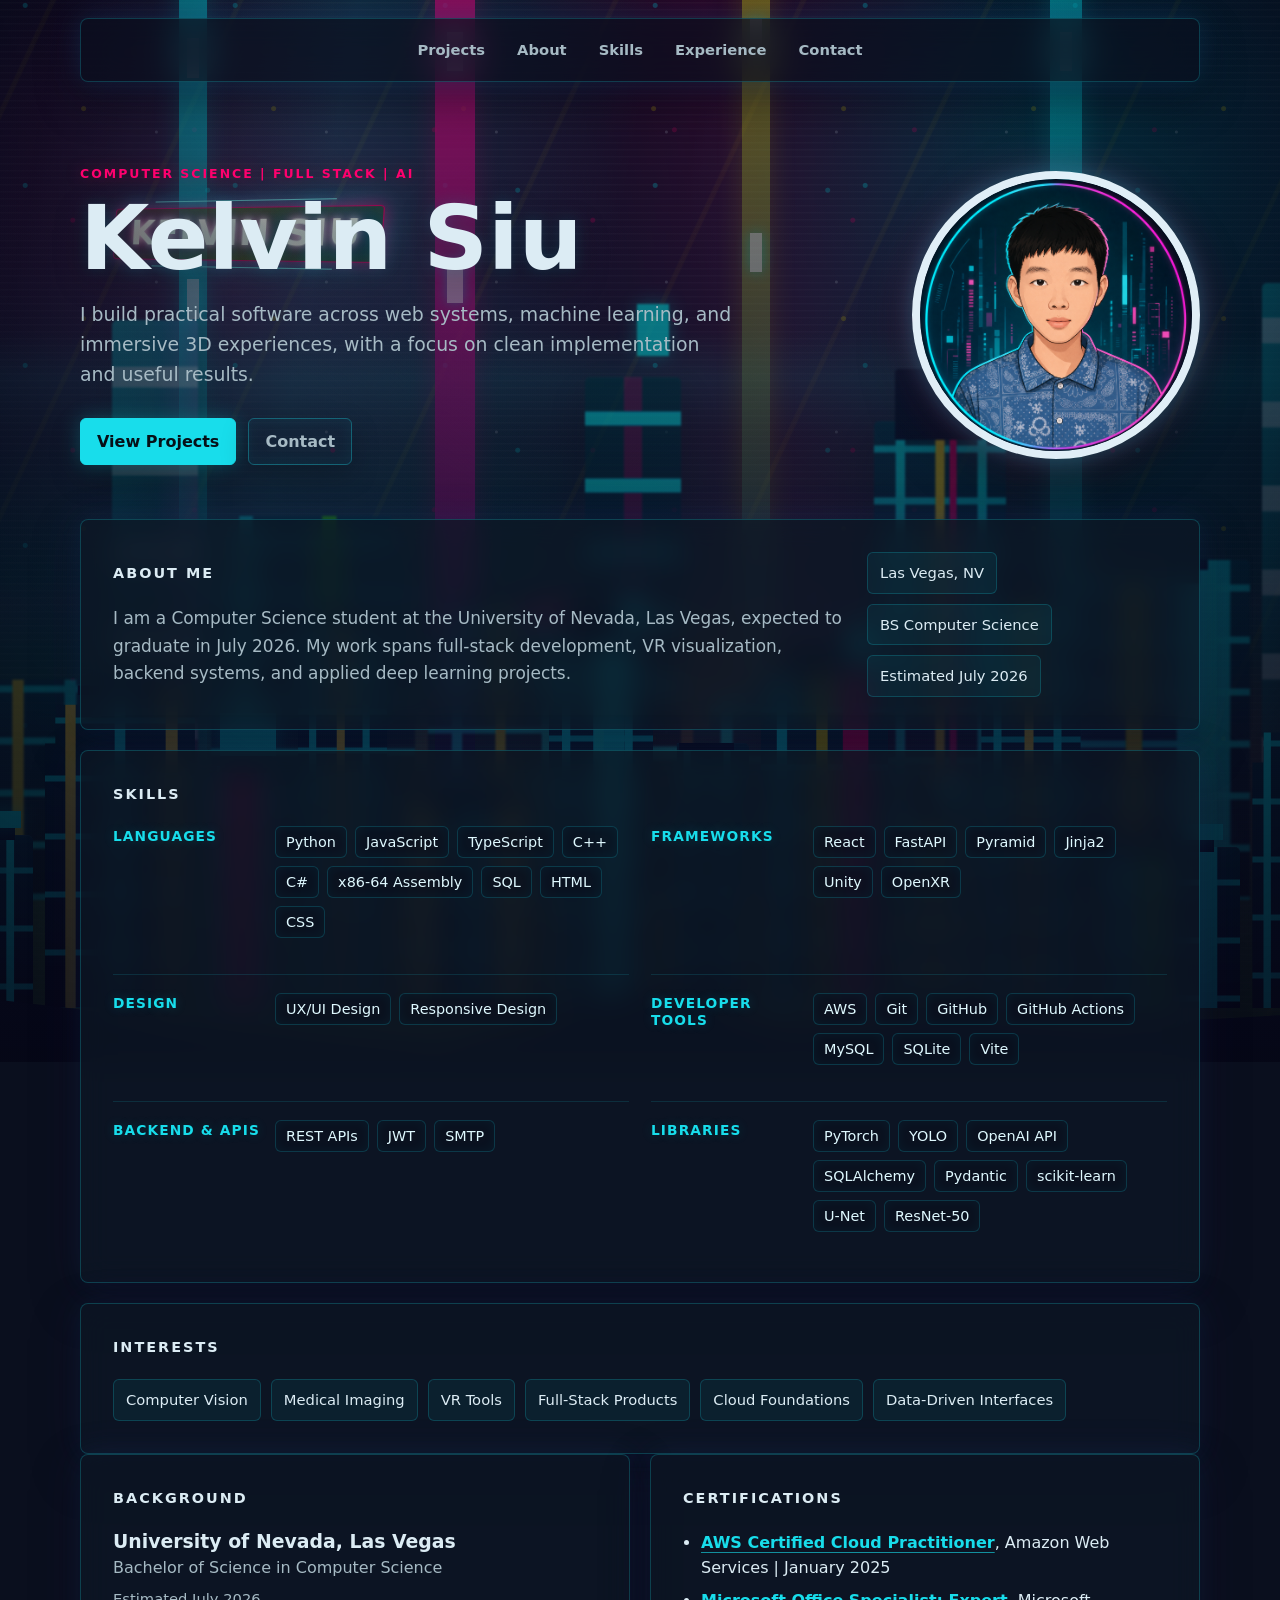
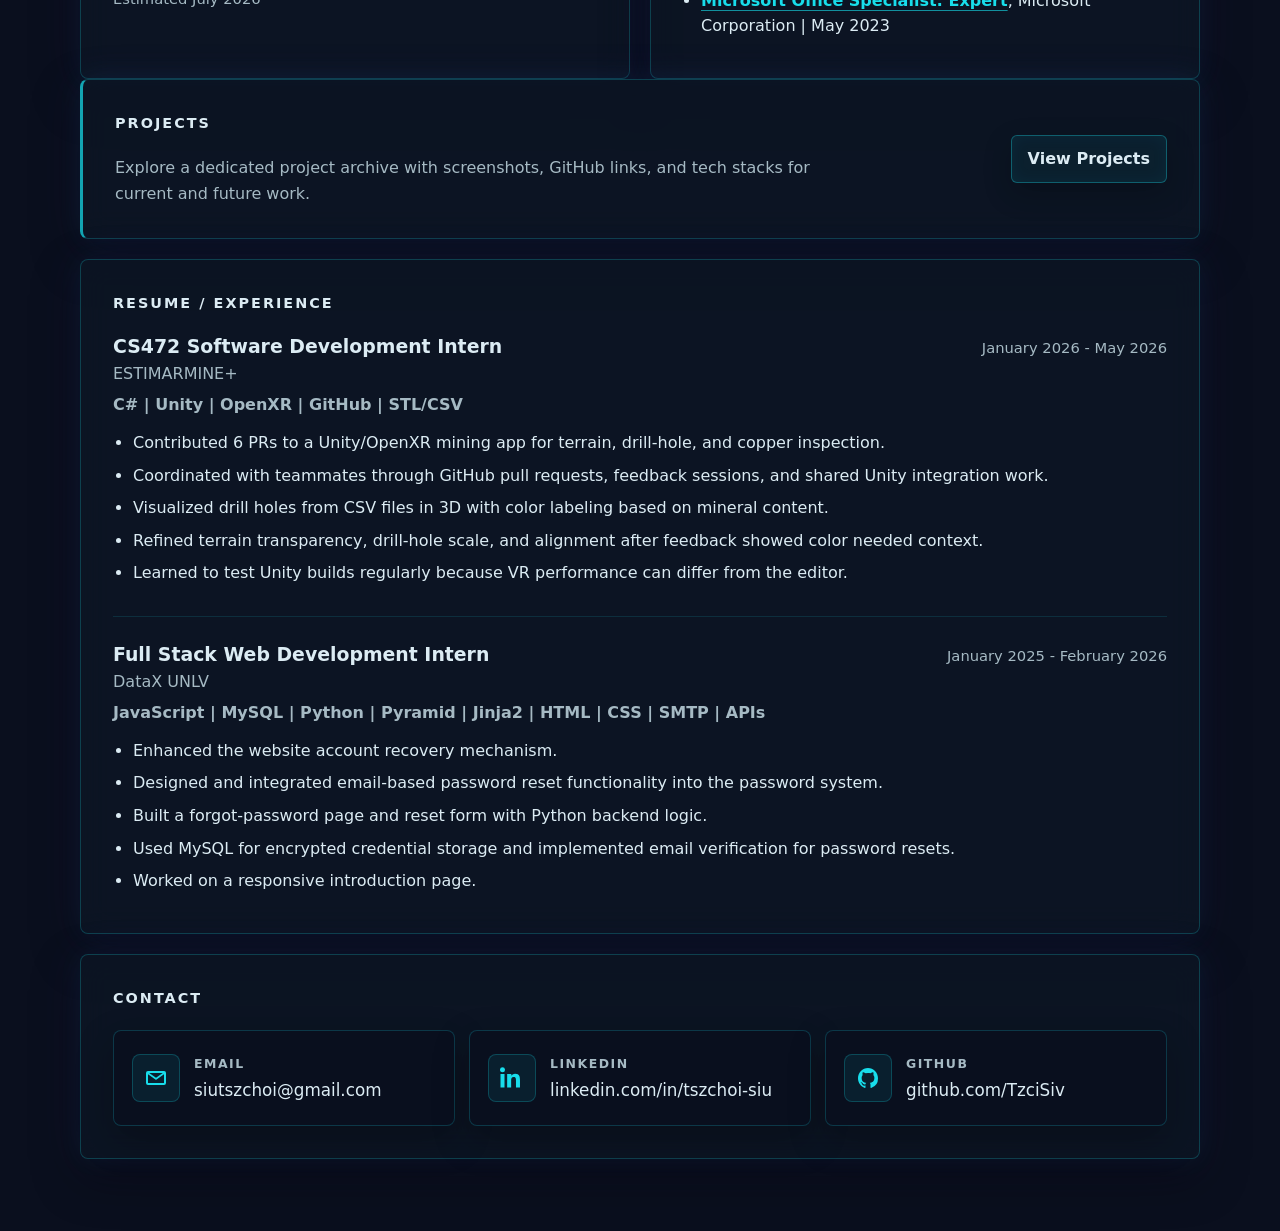
==== commit f5c29a94: "Restyle portfolio and split CSS" ====
--- a/index.html
+++ b/index.html
@@ -4,6 +4,7 @@
   <meta charset="UTF-8">
   <meta name="viewport" content="width=device-width, initial-scale=1.0">
   <title>Kelvin Siu | Resume</title>
+  <link rel="stylesheet" href="theme.css">
   <link rel="stylesheet" href="styles.css">
 </head>
 <body>
@@ -69,12 +70,16 @@
   <main class="resume-shell">
     <section class="hero" id="home">
       <div class="hero-copy">
-        <p class="eyebrow">Computer Science | Full Stack | AI | VR</p>
+        <p class="eyebrow">Computer Science | Full Stack | AI</p>
         <h1>Kelvin Siu</h1>
         <p class="hero-intro">
           I build practical software across web systems, machine learning, and immersive
           3D experiences, with a focus on clean implementation and useful results.
         </p>
+        <div class="hero-actions" aria-label="Primary links">
+          <a class="section-link primary-link" href="projects.html">View Projects</a>
+          <a class="section-link secondary-link" href="#contact">Contact</a>
+        </div>
       </div>
       <div class="avatar-card" aria-label="Kelvin Siu avatar">
         <img class="avatar-image" src="assets/avatar-kelvin.png" alt="Stylized avatar of Kelvin Siu">
@@ -100,25 +105,76 @@
     <section class="grid">
       <article class="panel skills" id="skills">
         <h2>Skills</h2>
-        <div class="chips">
-          <span>Python</span>
-          <span>JavaScript</span>
-          <span>React</span>
-          <span>HTML</span>
-          <span>CSS</span>
-          <span>C++</span>
-          <span>C#</span>
-          <span>MySQL</span>
-          <span>SQL Server</span>
-          <span>AWS</span>
-          <span>Unity</span>
-          <span>APIs</span>
-          <span>Machine Learning</span>
-          <span>Deep Learning</span>
-        </div>
-      </article>
-
-      <article class="panel">
+        <div class="skill-groups">
+          <section class="skill-group">
+            <h3>Languages</h3>
+            <div class="skill-list">
+              <span>Python</span>
+              <span>JavaScript</span>
+              <span>TypeScript</span>
+              <span>C++</span>
+              <span>C#</span>
+              <span>x86-64 Assembly</span>
+              <span>SQL</span>
+              <span>HTML</span>
+              <span>CSS</span>
+            </div>
+          </section>
+          <section class="skill-group">
+            <h3>Frameworks</h3>
+            <div class="skill-list">
+              <span>React</span>
+              <span>FastAPI</span>
+              <span>Pyramid</span>
+              <span>Jinja2</span>
+              <span>Unity</span>
+              <span>OpenXR</span>
+            </div>
+          </section>
+          <section class="skill-group">
+            <h3>Design</h3>
+            <div class="skill-list">
+              <span>UX/UI Design</span>
+              <span>Responsive Design</span>
+            </div>
+          </section>
+          <section class="skill-group">
+            <h3>Developer Tools</h3>
+            <div class="skill-list">
+              <span>AWS</span>
+              <span>Git</span>
+              <span>GitHub</span>
+              <span>GitHub Actions</span>
+              <span>MySQL</span>
+              <span>SQLite</span>
+              <span>Vite</span>
+            </div>
+          </section>
+          <section class="skill-group">
+            <h3>Backend &amp; APIs</h3>
+            <div class="skill-list">
+              <span>REST APIs</span>
+              <span>JWT</span>
+              <span>SMTP</span>
+            </div>
+          </section>
+          <section class="skill-group">
+            <h3>Libraries</h3>
+            <div class="skill-list">
+              <span>PyTorch</span>
+              <span>YOLO</span>
+              <span>OpenAI API</span>
+              <span>SQLAlchemy</span>
+              <span>Pydantic</span>
+              <span>scikit-learn</span>
+              <span>U-Net</span>
+              <span>ResNet-50</span>
+            </div>
+          </section>
+        </div>
+      </article>
+
+      <article class="panel interests-panel">
         <h2>Interests</h2>
         <div class="interest-list">
           <span>Computer Vision</span>
@@ -144,8 +200,8 @@
       <article class="panel">
         <h2>Certifications</h2>
         <ul class="plain-list">
-          <li>AWS Certified Cloud Practitioner, Amazon Web Services | January 2025</li>
-          <li>Microsoft Office Specialist: Expert, Microsoft Corporation | May 2023</li>
+          <li><a href="https://cp.certmetrics.com/amazon/en/public/verify/credential/bde01372a55f4d6680331e376bc400aa" target="_blank" rel="noreferrer">AWS Certified Cloud Practitioner</a>, Amazon Web Services | January 2025</li>
+          <li><a href="https://www.certiport.com/portal/Pages/PrintTranscriptInfo.aspx?action=Cert&id=425&cvid=XgqIyC0mG1aGMaocAeMxoQ==" target="_blank" rel="noreferrer">Microsoft Office Specialist: Expert</a>, Microsoft Corporation | May 2023</li>
         </ul>
       </article>
     </section>
@@ -173,11 +229,11 @@
         </div>
         <p class="stack">C# | Unity | OpenXR | GitHub | STL/CSV</p>
         <ul>
-          <li>Contributed six PRs to a Unity/OpenXR mining app for terrain, drill-hole, and copper inspection.</li>
-          <li>Built the main menu flow so users could choose when to enter VR.</li>
-          <li>Mapped assay intervals onto 3D drill-hole cylinders with copper gradients, labels, and a value legend.</li>
-          <li>Improved terrain transparency, drill-hole scale, and scene alignment after feedback showed color alone was unclear.</li>
-          <li>Challenge: learned useful VR needs labels, scale, and feedback loops, not only 3D geometry.</li>
+          <li>Contributed 6 PRs to a Unity/OpenXR mining app for terrain, drill-hole, and copper inspection.</li>
+          <li>Coordinated with teammates through GitHub pull requests, feedback sessions, and shared Unity integration work.</li>
+          <li>Visualized drill holes from CSV files in 3D with color labeling based on mineral content.</li>
+          <li>Refined terrain transparency, drill-hole scale, and alignment after feedback showed color needed context.</li>
+          <li>Learned to test Unity builds regularly because VR performance can differ from the editor.</li>
         </ul>
       </article>
 
--- a/theme.css
+++ b/theme.css
@@ -0,0 +1,645 @@
+/* Shared theme, navigation, animated city background, and reusable layout primitives. */
+
+:root {
+  --ink: #dcecf4;
+  --muted: #a6bac4;
+  --cyan: #18ddeb;
+  --lime: #fee440;
+  --magenta: #ff006e;
+  --night: #0a0f1e;
+  --panel: rgba(13, 23, 38, 0.7);
+  --panel-border: rgba(24, 221, 235, 0.22);
+  --accent-soft: rgba(24, 221, 235, 0.1);
+  --city-cyan: #00f5ff;
+  --city-lime: #f8e602;
+  --city-magenta: #ff006e;
+  --city-purple: #772289;
+  --scroll-depth: 0px;
+}
+
+* {
+  box-sizing: border-box;
+}
+
+html {
+  scroll-behavior: smooth;
+}
+
+body {
+  min-height: 100vh;
+  margin: 0;
+  color: var(--ink);
+  font-family: Inter, ui-sans-serif, system-ui, -apple-system, BlinkMacSystemFont, "Segoe UI", sans-serif;
+  line-height: 1.6;
+  background: var(--night);
+  overflow-x: hidden;
+}
+
+a {
+  color: inherit;
+  text-decoration-color: rgba(24, 221, 235, 0.62);
+  text-underline-offset: 4px;
+}
+
+.site-header {
+  position: fixed;
+  top: 18px;
+  left: 50%;
+  z-index: 30;
+  display: flex;
+  align-items: center;
+  width: min(1120px, calc(100% - 32px));
+  padding: 10px;
+  border: 1px solid rgba(24, 221, 235, 0.22);
+  border-radius: 8px;
+  background: rgba(10, 15, 30, 0.66);
+  box-shadow:
+    0 0 24px rgba(24, 221, 235, 0.1),
+    0 0 38px rgba(131, 56, 236, 0.08),
+    0 18px 44px rgba(2, 4, 12, 0.42);
+  transform: translateX(-50%);
+  backdrop-filter: blur(18px);
+  transition: border-color 220ms ease, background 220ms ease, box-shadow 220ms ease;
+}
+
+.site-header.is-scrolled {
+  border-color: rgba(255, 0, 110, 0.32);
+  background: rgba(10, 15, 30, 0.78);
+  box-shadow:
+    0 0 30px rgba(255, 0, 110, 0.12),
+    0 18px 48px rgba(2, 4, 12, 0.5);
+}
+
+.site-nav {
+  display: flex;
+  width: 100%;
+  align-items: center;
+  justify-content: center;
+  gap: 4px;
+  white-space: nowrap;
+}
+
+.site-nav a {
+  padding: 8px 13px;
+  border: 1px solid transparent;
+  border-radius: 6px;
+  color: var(--muted);
+  background: transparent;
+  font-size: 0.92rem;
+  font-weight: 800;
+  text-align: center;
+  text-decoration: none;
+  transition: color 180ms ease, background 180ms ease, border-color 180ms ease;
+}
+
+.site-nav a.is-active,
+.site-header.is-scrolled .site-nav a.is-active {
+  color: var(--ink);
+  background: var(--accent-soft);
+  box-shadow: inset 0 0 16px rgba(24, 221, 235, 0.1);
+}
+
+.site-nav a:hover {
+  border-color: rgba(24, 221, 235, 0.38);
+  color: var(--ink);
+  background: rgba(255, 0, 110, 0.1);
+}
+
+.scene {
+  position: fixed;
+  top: -13vh;
+  right: 0;
+  bottom: -18vh;
+  left: 0;
+  z-index: -2;
+  overflow: hidden;
+  contain: paint;
+  background:
+    radial-gradient(circle at 50% 86%, rgba(248, 230, 2, 0.58), transparent 27%),
+    radial-gradient(circle at 18% 32%, rgba(255, 0, 110, 0.28), transparent 30%),
+    radial-gradient(circle at 84% 26%, rgba(0, 245, 255, 0.22), transparent 28%),
+    linear-gradient(180deg, #050717 0%, #081a2f 34%, #073b46 62%, #365d1f 100%);
+  transform: translate3d(0, calc(var(--scroll-depth) * -1), 0);
+  will-change: transform;
+}
+
+.scene::before {
+  content: "";
+  position: absolute;
+  inset: -20%;
+  z-index: 0;
+  background:
+    linear-gradient(100deg, transparent 18%, rgba(0, 245, 255, 0.18), transparent 47%),
+    linear-gradient(260deg, transparent 28%, rgba(255, 0, 110, 0.18), transparent 58%),
+    repeating-linear-gradient(115deg, transparent 0 86px, rgba(248, 230, 2, 0.055) 88px 91px, transparent 93px 170px);
+  animation: hazeShift 18s ease-in-out infinite alternate;
+  pointer-events: none;
+  will-change: transform;
+}
+
+.scene::after {
+  content: "";
+  position: absolute;
+  inset: 0;
+  z-index: 8;
+  background:
+    radial-gradient(circle at 50% 16%, transparent 0 25%, rgba(6, 7, 23, 0.28) 46%, rgba(6, 7, 23, 0.74) 100%),
+    linear-gradient(180deg, rgba(5, 7, 23, 0.18), rgba(5, 7, 23, 0.68));
+  pointer-events: none;
+}
+
+.aurora {
+  position: absolute;
+  left: -10%;
+  right: -10%;
+  bottom: 0;
+  z-index: 0;
+  height: 45vh;
+  background:
+    radial-gradient(ellipse at 42% 62%, rgba(248, 230, 2, 0.44), transparent 56%),
+    radial-gradient(ellipse at 64% 36%, rgba(255, 0, 110, 0.28), transparent 58%),
+    radial-gradient(ellipse at center, rgba(0, 245, 255, 0.28), transparent 68%);
+  filter: blur(18px);
+  animation: auroraPulse 8s ease-in-out infinite;
+  will-change: opacity, transform;
+}
+
+.scan-glow {
+  position: absolute;
+  inset: 0;
+  z-index: 1;
+  background:
+    linear-gradient(180deg, transparent 0 38%, rgba(0, 245, 255, 0.16) 42%, transparent 47%),
+    linear-gradient(180deg, transparent 0 59%, rgba(255, 0, 110, 0.1) 61%, transparent 65%),
+    repeating-linear-gradient(180deg, rgba(234, 247, 255, 0.06) 0 1px, transparent 2px 7px);
+  mix-blend-mode: screen;
+  opacity: 0.55;
+  animation: scanSweep 9s linear infinite;
+  pointer-events: none;
+  will-change: transform;
+}
+
+.data-rain {
+  position: absolute;
+  inset: -30vh 0 0;
+  z-index: 1;
+  opacity: 0.42;
+  background:
+    radial-gradient(circle at 12% 18%, rgba(0, 245, 255, 0.7) 0 2px, transparent 3px),
+    radial-gradient(circle at 28% 64%, rgba(255, 0, 110, 0.62) 0 2px, transparent 3px),
+    radial-gradient(circle at 44% 36%, rgba(248, 230, 2, 0.58) 0 2px, transparent 3px),
+    radial-gradient(circle at 67% 22%, rgba(0, 245, 255, 0.62) 0 2px, transparent 3px),
+    radial-gradient(circle at 81% 72%, rgba(255, 0, 110, 0.54) 0 2px, transparent 3px),
+    radial-gradient(circle at 92% 46%, rgba(234, 247, 255, 0.48) 0 1px, transparent 2px);
+  background-size: 210px 180px, 260px 230px, 190px 210px, 310px 260px, 240px 190px, 170px 150px;
+  mask-image: linear-gradient(180deg, transparent 0%, #000 18%, #000 72%, transparent 100%);
+  animation: particleDrift 14s ease-in-out infinite alternate;
+  pointer-events: none;
+  will-change: transform, opacity;
+}
+
+.traffic-lanes,
+.holo-pulses {
+  position: absolute;
+  inset: 0;
+  z-index: 2;
+  overflow: hidden;
+  pointer-events: none;
+}
+
+.flyer {
+  position: absolute;
+  left: -16vw;
+  width: clamp(54px, 7vw, 118px);
+  height: 3px;
+  border-radius: 999px;
+  background: linear-gradient(90deg, transparent, rgba(0, 245, 255, 0.22), var(--city-cyan) 62%, var(--city-magenta));
+  box-shadow: 0 0 18px rgba(0, 245, 255, 0.62), 0 0 30px rgba(255, 0, 110, 0.36);
+  opacity: 0;
+  transform: translate3d(0, 0, 0) skewX(-14deg);
+  animation: flyerMove 13s linear infinite;
+  will-change: transform, opacity;
+}
+
+.flyer::after {
+  content: "";
+  position: absolute;
+  top: -3px;
+  right: -2px;
+  width: 8px;
+  height: 8px;
+  border-radius: 50%;
+  background: var(--city-lime);
+  box-shadow: 0 0 18px var(--city-lime);
+}
+
+.f1 { top: 22%; animation-delay: -1s; }
+.f2 { top: 34%; width: clamp(38px, 5vw, 82px); animation-duration: 16s; animation-delay: -7s; }
+.f3 { top: 49%; width: clamp(62px, 8vw, 130px); animation-duration: 18s; animation-delay: -11s; }
+.f4 { top: 58%; width: clamp(42px, 5vw, 90px); animation-duration: 14s; animation-delay: -4s; }
+.f5 { top: 70%; width: clamp(52px, 6vw, 110px); animation-duration: 20s; animation-delay: -14s; }
+
+.pulse {
+  position: absolute;
+  width: clamp(56px, 7vw, 112px);
+  aspect-ratio: 1;
+  border: 1px solid rgba(0, 245, 255, 0.62);
+  border-radius: 50%;
+  box-shadow: inset 0 0 18px rgba(0, 245, 255, 0.14), 0 0 22px rgba(0, 245, 255, 0.3);
+  opacity: 0;
+  animation: holoPulse 6s ease-out infinite;
+  will-change: transform, opacity;
+}
+
+.pulse::before,
+.pulse::after {
+  content: "";
+  position: absolute;
+  inset: 28%;
+  border: 1px solid rgba(255, 0, 110, 0.54);
+  border-radius: 50%;
+}
+
+.pulse::after {
+  inset: 46%;
+  background: rgba(248, 230, 2, 0.58);
+  box-shadow: 0 0 18px rgba(248, 230, 2, 0.62);
+}
+
+.p1 { left: 22%; top: 48%; animation-delay: -1s; }
+.p2 { left: 63%; top: 36%; animation-delay: -3.4s; }
+.p3 { left: 78%; top: 58%; animation-delay: -5s; }
+
+.name-sign {
+  position: absolute;
+  top: 36vh;
+  left: clamp(24px, 8vw, 120px);
+  z-index: 4;
+  padding: 7px 18px 9px;
+  border: 1px solid rgba(255, 0, 110, 0.86);
+  border-radius: 4px;
+  color: #fffef2;
+  font-size: clamp(1.1rem, 2.8vw, 2.6rem);
+  font-weight: 800;
+  letter-spacing: 0.04em;
+  line-height: 1;
+  text-transform: uppercase;
+  background:
+    linear-gradient(90deg, rgba(255, 0, 110, 0.26), rgba(248, 230, 2, 0.2), rgba(0, 245, 255, 0.16)),
+    rgba(5, 7, 23, 0.58);
+  box-shadow:
+    0 0 16px rgba(255, 0, 110, 0.72),
+    0 0 30px rgba(0, 245, 255, 0.45),
+    inset 0 0 20px rgba(248, 230, 2, 0.2);
+  text-shadow:
+    0 0 7px #ffffff,
+    0 0 16px var(--city-magenta),
+    0 0 28px var(--city-cyan);
+  transform: perspective(420px) rotateY(-13deg) skewX(-4deg);
+  animation: signFlicker 5.4s steps(2, end) infinite;
+  pointer-events: none;
+}
+
+.name-sign::before,
+.name-sign::after {
+  content: "";
+  position: absolute;
+  left: 16%;
+  right: 16%;
+  height: 1px;
+  background: rgba(125, 255, 250, 0.84);
+  box-shadow: 0 0 10px rgba(0, 245, 255, 0.82);
+}
+
+.name-sign::before { top: -8px; }
+.name-sign::after { bottom: -8px; }
+
+.beam {
+  position: absolute;
+  top: -2vh;
+  bottom: 30vh;
+  z-index: 2;
+  width: clamp(18px, 2.2vw, 36px);
+  background: linear-gradient(180deg, rgba(0, 245, 255, 0.82), rgba(0, 245, 255, 0.24));
+  box-shadow: 0 0 28px rgba(0, 245, 255, 0.28);
+  opacity: 0.8;
+  animation: beamDrift 10s ease-in-out infinite alternate;
+  will-change: transform, opacity;
+}
+
+.beam::before,
+.beam::after {
+  content: "";
+  position: absolute;
+  left: 30%;
+  width: 40%;
+  height: 4.4vh;
+  background: rgba(234, 247, 255, 0.6);
+  box-shadow: 0 0 14px rgba(0, 245, 255, 0.48);
+  animation: lightBlink 3.6s steps(2, end) infinite;
+}
+
+.beam::before { top: 18%; }
+.beam::after { top: 43%; animation-delay: 1.4s; }
+.beam-one { left: 14%; bottom: 26vh; }
+.beam-two { left: 34%; width: clamp(24px, 3.1vw, 48px); animation-delay: -2s; }
+.beam-three { left: 58%; bottom: 38vh; animation-delay: -4s; }
+.beam-four { left: 82%; width: clamp(20px, 2.5vw, 42px); animation-delay: -6s; }
+.beam-two {
+  background: linear-gradient(180deg, rgba(255, 0, 110, 0.74), rgba(119, 34, 137, 0.24));
+  background-color: var(--city-purple);
+  box-shadow: 0 0 28px rgba(255, 0, 110, 0.28);
+}
+.beam-three {
+  background: linear-gradient(180deg, rgba(248, 230, 2, 0.64), rgba(0, 245, 255, 0.2));
+  box-shadow: 0 0 28px rgba(248, 230, 2, 0.24);
+}
+
+.skyline {
+  position: absolute;
+  right: -5vw;
+  bottom: 6vh;
+  left: -5vw;
+  z-index: 3;
+  display: flex;
+  height: 64vh;
+  align-items: flex-end;
+  gap: clamp(7px, 0.95vw, 18px);
+}
+
+.skyline-back {
+  bottom: 18vh;
+  z-index: 2;
+  height: 70vh;
+  opacity: 0.68;
+  filter: blur(1px) saturate(1.18);
+}
+
+.skyline-front {
+  z-index: 4;
+}
+
+.tower,
+.block {
+  position: relative;
+  display: block;
+  flex: 1;
+  min-width: 42px;
+  border-radius: 5px 5px 0 0;
+  clip-path: var(--shape, none);
+  background:
+    var(--sign-layer, linear-gradient(transparent, transparent)),
+    var(--window-layer, linear-gradient(90deg, transparent 16%, var(--window-color, var(--city-cyan)) 17% 23%, transparent 24% 46%, var(--window-alt, var(--city-lime)) 47% 53%, transparent 54% 78%, var(--window-color, var(--city-cyan)) 79% 85%, transparent 86%)),
+    var(--stripe-layer, repeating-linear-gradient(180deg, transparent 0 24px, rgba(0, 245, 255, 0.9) 25px 31px, transparent 32px 52px)),
+    var(--face-layer, linear-gradient(180deg, #074254, #031e34 58%, #020c1c));
+  background-size: 100% 100%, 100% 78%, 100% 100%, 100% 100%;
+  box-shadow: inset 0 1px rgba(255, 255, 255, 0.06), 0 18px 38px rgba(0, 20, 24, 0.28);
+}
+
+.block {
+  background:
+    var(--sign-layer, linear-gradient(transparent, transparent)),
+    var(--window-layer, linear-gradient(90deg, transparent 12%, var(--window-color, var(--city-cyan)) 13% 20%, transparent 21% 43%, var(--window-alt, var(--city-lime)) 44% 52%, transparent 53% 72%, var(--window-color, var(--city-cyan)) 73% 80%, transparent 81%)),
+    var(--stripe-layer, repeating-linear-gradient(180deg, transparent 0 32px, rgba(0, 245, 255, 0.82) 33px 38px, transparent 39px 58px)),
+    var(--face-layer, linear-gradient(180deg, #063d4e, #021a2e 68%, #010815));
+}
+
+.tower::before,
+.block::before {
+  content: "";
+  position: absolute;
+  top: var(--roof-top, -8%);
+  right: 18%;
+  left: 16%;
+  height: var(--roof-height, 11%);
+  border-radius: 4px 4px 0 0;
+  background: #06132a;
+}
+
+.tower::after,
+.block::after {
+  content: "";
+  position: absolute;
+  top: var(--cap-top, -14%);
+  right: 12%;
+  width: var(--cap-width, 18%);
+  height: var(--cap-height, 10%);
+  background: var(--city-cyan);
+  box-shadow: 0 0 20px rgba(0, 245, 255, 0.44);
+  animation: neonFlicker 4.8s steps(2, end) infinite;
+}
+
+.t1 { height: 38%; flex-grow: 0.72; --window-alt: #fee440; --cap-width: 42%; --shape: polygon(0 16%, 10% 16%, 10% 8%, 100% 8%, 100% 100%, 0 100%); --sign-layer: linear-gradient(90deg, transparent 15%, rgba(255, 0, 110, 0.95) 16% 29%, transparent 30%); }
+.t2 { height: 92%; flex-grow: 0.38; --roof-height: 0%; --cap-height: 0%; --window-layer: repeating-linear-gradient(180deg, transparent 0 46px, rgba(234, 247, 255, 0.58) 47px 67px, transparent 68px 88px); --stripe-layer: linear-gradient(90deg, rgba(0, 245, 255, 0.18), transparent 45%, rgba(255, 0, 110, 0.28)); --face-layer: linear-gradient(180deg, rgba(0, 245, 255, 0.54), rgba(7, 59, 70, 0.72) 56%, rgba(2, 12, 28, 0.92)); }
+.t3 { height: 61%; flex-grow: 0.9; --window-color: #00f5ff; --roof-top: -13%; --shape: polygon(0 17%, 14% 17%, 14% 0, 88% 0, 88% 8%, 100% 8%, 100% 100%, 0 100%); --window-layer: linear-gradient(90deg, transparent 12%, #00f5ff 13% 20%, transparent 21% 54%, #4bff21 55% 61%, transparent 62%); }
+.t4 { height: 48%; flex-grow: 0.64; --window-alt: #fee440; --cap-top: -20%; --cap-height: 16%; --sign-layer: radial-gradient(circle at 78% 2%, var(--city-magenta) 0 7%, transparent 8%); --shape: polygon(0 12%, 18% 12%, 18% 0, 100% 0, 100% 100%, 0 100%); }
+.t5 { height: 83%; flex-grow: 0.42; --roof-height: 0%; --cap-width: 34%; --window-layer: repeating-linear-gradient(180deg, transparent 0 34px, #00f5ff 35px 48px, transparent 49px 67px); --stripe-layer: linear-gradient(90deg, transparent 0 40%, rgba(255, 0, 110, 0.34) 41% 59%, transparent 60%); --face-layer: linear-gradient(180deg, #073b46, #031e34 60%, #020c1c); }
+.t6 { height: 35%; flex-grow: 0.74; --window-color: #00f5ff; --cap-width: 54%; --cap-height: 20%; --shape: polygon(0 22%, 10% 22%, 10% 8%, 80% 8%, 80% 0, 100% 0, 100% 100%, 0 100%); }
+.t7 { height: 76%; flex-grow: 0.58; --window-alt: #fee440; --roof-top: -11%; --roof-height: 15%; --cap-width: 8%; --cap-height: 18%; --cap-top: -26%; --sign-layer: linear-gradient(90deg, transparent 57%, var(--city-magenta) 58% 62%, transparent 63%); }
+.t8 { height: 54%; flex-grow: 1.02; --window-color: #00f5ff; --cap-width: 48%; --sign-layer: linear-gradient(90deg, transparent 68%, rgba(0, 245, 255, 0.9) 69% 91%, transparent 92%); --shape: polygon(0 20%, 12% 20%, 12% 7%, 78% 7%, 78% 0, 100% 0, 100% 100%, 0 100%); }
+.t9 { height: 98%; flex-grow: 0.36; --roof-height: 0%; --cap-height: 0%; --window-alt: #4bff21; --window-layer: repeating-linear-gradient(180deg, transparent 0 34px, rgba(234, 247, 255, 0.58) 35px 60px, transparent 61px 84px); --stripe-layer: linear-gradient(90deg, rgba(0, 245, 255, 0.16), transparent 50%, rgba(255, 0, 110, 0.22)); --face-layer: linear-gradient(180deg, rgba(0, 245, 255, 0.5), rgba(7, 59, 70, 0.64) 60%, rgba(2, 12, 28, 0.94)); }
+.b1 { height: 30%; flex-grow: 0.76; --window-alt: #fee440; --cap-width: 40%; --sign-layer: linear-gradient(90deg, transparent 8%, #00f5ff 9% 34%, transparent 35%); }
+.b2 { height: 56%; flex-grow: 1.18; --roof-top: -5%; --roof-height: 8%; --shape: polygon(0 18%, 7% 18%, 7% 6%, 22% 6%, 22% 0, 100% 0, 100% 100%, 0 100%); --window-layer: linear-gradient(90deg, transparent 13%, #fee440 14% 20%, transparent 21% 46%, #00f5ff 47% 53%, transparent 54% 80%, #fee440 81% 88%, transparent 89%); }
+.b3 { height: 42%; flex-grow: 0.62; --window-color: #00f5ff; --cap-top: -22%; --cap-height: 18%; --cap-width: 72%; --sign-layer: linear-gradient(90deg, transparent 19%, var(--city-magenta) 20% 68%, transparent 69%); }
+.b4 { height: 69%; flex-grow: 0.7; --window-alt: #fee440; --shape: polygon(0 12%, 12% 12%, 12% 0, 72% 0, 72% 7%, 100% 7%, 100% 100%, 0 100%); --stripe-layer: repeating-linear-gradient(180deg, transparent 0 19px, rgba(0, 245, 255, 0.88) 20px 25px, transparent 26px 39px); }
+.b5 { height: 36%; flex-grow: 1.08; --cap-height: 0%; --window-layer: linear-gradient(90deg, transparent 10%, #fee440 11% 23%, transparent 24% 50%, #00f5ff 51% 57%, transparent 58% 74%, #fee440 75% 87%, transparent 88%); --face-layer: linear-gradient(180deg, #073b46, #022537 55%, #020c1c); }
+.b6 { height: 63%; flex-grow: 0.82; --window-color: #00f5ff; --roof-top: -12%; --sign-layer: linear-gradient(90deg, transparent 42%, rgba(0, 245, 255, 0.95) 43% 72%, transparent 73%); }
+.b7 { height: 46%; flex-grow: 0.66; --window-alt: #4bff21; --cap-width: 36%; --shape: polygon(0 21%, 14% 21%, 14% 0, 100% 0, 100% 100%, 0 100%); --window-layer: repeating-linear-gradient(90deg, transparent 0 18px, rgba(0, 245, 255, 0.84) 19px 25px, transparent 26px 40px); }
+.b8 { height: 58%; flex-grow: 1; --roof-height: 7%; --sign-layer: linear-gradient(90deg, transparent 64%, #ff006e 65% 84%, transparent 85%); }
+.b9 { height: 34%; flex-grow: 0.54; --window-color: #00f5ff; --cap-top: -18%; --cap-height: 14%; --cap-width: 28%; --stripe-layer: repeating-linear-gradient(180deg, transparent 0 22px, #fee440 23px 30px, transparent 31px 44px); }
+.b10 { height: 73%; flex-grow: 0.78; --window-alt: #fee440; --roof-top: -9%; --roof-height: 12%; --shape: polygon(0 17%, 8% 17%, 8% 9%, 26% 9%, 26% 0, 88% 0, 88% 12%, 100% 12%, 100% 100%, 0 100%); }
+.b11 { height: 28%; flex-grow: 1.16; --window-color: #00f5ff; --cap-width: 28%; --window-layer: linear-gradient(90deg, transparent 15%, #00f5ff 16% 23%, transparent 24% 35%, #4bff21 36% 46%, transparent 47% 72%, #00f5ff 73% 84%, transparent 85%); }
+.b12 { height: 52%; flex-grow: 0.72; --window-alt: #4bff21; --cap-height: 0%; --shape: polygon(0 18%, 12% 18%, 12% 8%, 72% 8%, 72% 0, 100% 0, 100% 100%, 0 100%); --sign-layer: linear-gradient(90deg, transparent 58%, #00f5ff 59% 87%, transparent 88%); }
+
+.foreground {
+  position: absolute;
+  right: -5vw;
+  bottom: -1vh;
+  left: -5vw;
+  z-index: 5;
+  height: 15vh;
+  background: linear-gradient(180deg, #06132a 0%, #020713 100%);
+  clip-path: polygon(0 42%, 10% 54%, 22% 72%, 36% 82%, 50% 40%, 61% 68%, 72% 54%, 83% 66%, 100% 56%, 100% 100%, 0 100%);
+}
+
+.resume-shell {
+  width: min(1120px, calc(100% - 32px));
+  margin: 0 auto;
+  padding: 118px 0 72px;
+}
+
+.eyebrow {
+  margin: 0 0 12px;
+  color: var(--magenta);
+  font-size: 0.78rem;
+  font-weight: 900;
+  letter-spacing: 0.16em;
+  text-transform: uppercase;
+  text-shadow: 0 0 16px rgba(255, 0, 110, 0.35);
+}
+
+h1,
+h2,
+h3,
+p {
+  margin-top: 0;
+}
+
+h1 {
+  max-width: 720px;
+  margin-bottom: 18px;
+  color: var(--ink);
+  font-size: clamp(3rem, 7vw, 6.2rem);
+  line-height: 0.95;
+  text-shadow:
+    0 0 16px rgba(24, 221, 235, 0.14),
+    0 10px 34px rgba(0, 0, 0, 0.32);
+}
+
+h2 {
+  margin-bottom: 20px;
+  color: var(--ink);
+  font-size: 0.9rem;
+  letter-spacing: 0.14em;
+  text-transform: uppercase;
+}
+
+h3 {
+  margin-bottom: 2px;
+  color: var(--ink);
+  font-size: 1.18rem;
+  line-height: 1.25;
+}
+
+.panel {
+  margin-bottom: 20px;
+  padding: clamp(22px, 3vw, 32px);
+  border: 1px solid var(--panel-border);
+  border-radius: 8px;
+  background: var(--panel);
+  box-shadow:
+    0 0 24px rgba(24, 221, 235, 0.06),
+    0 0 42px rgba(131, 56, 236, 0.08),
+    0 18px 48px rgba(0, 0, 0, 0.34);
+  backdrop-filter: blur(14px);
+}
+
+@keyframes hazeShift {
+  from { transform: translate3d(-2%, -1%, 0) scale(1); }
+  to { transform: translate3d(2%, 1%, 0) scale(1.04); }
+}
+
+@keyframes auroraPulse {
+  0%, 100% { opacity: 0.75; transform: translate3d(0, 0, 0) scaleX(1); }
+  50% { opacity: 0.96; transform: translate3d(0, -8px, 0) scaleX(1.04); }
+}
+
+@keyframes scanSweep {
+  from { transform: translate3d(0, -58%, 0); }
+  to { transform: translate3d(0, 58%, 0); }
+}
+
+@keyframes particleDrift {
+  from { opacity: 0.28; transform: translate3d(-10px, -14px, 0); }
+  to { opacity: 0.48; transform: translate3d(18px, 20px, 0); }
+}
+
+@keyframes beamDrift {
+  from { transform: translate3d(-5px, 0, 0); opacity: 0.72; }
+  to { transform: translate3d(7px, 0, 0); opacity: 0.92; }
+}
+
+@keyframes flyerMove {
+  0% { opacity: 0; transform: translate3d(-12vw, 0, 0) skewX(-14deg); }
+  12%, 78% { opacity: 0.92; }
+  100% { opacity: 0; transform: translate3d(128vw, -8vh, 0) skewX(-14deg); }
+}
+
+@keyframes holoPulse {
+  0% { opacity: 0; transform: scale(0.45); }
+  18% { opacity: 0.62; }
+  100% { opacity: 0; transform: scale(1.42); }
+}
+
+@keyframes lightBlink {
+  0%, 45% { opacity: 0.45; }
+  46%, 100% { opacity: 0.95; }
+}
+
+@keyframes neonFlicker {
+  0%, 66%, 100% { opacity: 0.94; }
+  67%, 72% { opacity: 0.44; }
+  73%, 76% { opacity: 1; }
+}
+
+@keyframes signFlicker {
+  0%, 6%, 8%, 58%, 64%, 100% { opacity: 0.94; filter: brightness(1.08); }
+  7%, 59%, 62% { opacity: 0.55; filter: brightness(0.78); }
+  63% { opacity: 1; filter: brightness(1.35); }
+}
+
+@media (max-width: 760px) {
+
+  .site-header {
+    top: 10px;
+    width: calc(100% - 20px);
+    max-width: calc(100% - 20px);
+    overflow: hidden;
+  }
+
+  .site-nav {
+    justify-content: flex-start;
+    overflow-x: auto;
+    scrollbar-width: none;
+  }
+
+  .site-nav::-webkit-scrollbar {
+    display: none;
+  }
+
+  .site-nav a {
+    flex: 0 0 auto;
+    padding: 9px 11px;
+    font-size: 0.9rem;
+  }
+
+  .resume-shell {
+    width: min(100% - 24px, 1120px);
+    padding-top: 92px;
+  }
+
+  .beam {
+    width: 20px;
+  }
+
+  .beam-four,
+  .f4,
+  .f5,
+  .p3 {
+    display: none;
+  }
+
+  .name-sign {
+    top: 34vh;
+    left: 18px;
+    max-width: calc(100vw - 36px);
+    font-size: 1.28rem;
+  }
+
+  .skyline {
+    right: -22vw;
+    left: -22vw;
+  }
+
+}
+
+@media (prefers-reduced-motion: reduce) {
+  *,
+  *::before,
+  *::after {
+    animation-duration: 0.01ms !important;
+    animation-iteration-count: 1 !important;
+    scroll-behavior: auto !important;
+  }
+}
+
--- a/styles.css
+++ b/styles.css
@@ -1,707 +1,17 @@
-:root {
-  --ink: #eaffff;
-  --muted: #a6d9d7;
-  --cyan: #18dff2;
-  --lime: #d8f80f;
-  --magenta: #f35dea;
-  --panel: rgba(2, 34, 46, 0.72);
-  --panel-border: rgba(143, 255, 246, 0.22);
-  --shadow: rgba(0, 5, 14, 0.45);
-  --scroll-depth: 0px;
-}
-
-* {
-  box-sizing: border-box;
-}
-
-html {
-  scroll-behavior: smooth;
-}
-
-body {
-  min-height: 100vh;
-  margin: 0;
-  color: var(--ink);
-  font-family: Inter, ui-sans-serif, system-ui, -apple-system, BlinkMacSystemFont, "Segoe UI", sans-serif;
-  line-height: 1.6;
-  background: #041823;
-  overflow-x: hidden;
-}
-
-a {
-  color: inherit;
-  text-decoration-color: rgba(24, 223, 242, 0.6);
-  text-underline-offset: 4px;
-}
-
-.site-header {
-  position: fixed;
-  top: 18px;
-  left: 50%;
-  z-index: 30;
-  display: flex;
-  align-items: center;
-  width: max-content;
-  max-width: calc(100% - 32px);
-  padding: 8px;
-  border: 1px solid transparent;
-  border-radius: 999px;
-  background: transparent;
-  box-shadow: none;
-  transform: translateX(-50%);
-  transition: border-color 220ms ease, background 220ms ease, box-shadow 220ms ease, backdrop-filter 220ms ease;
-}
-
-.site-header.is-scrolled {
-  border-color: rgba(159, 255, 245, 0.24);
-  background: rgba(2, 26, 39, 0.78);
-  box-shadow: 0 16px 44px rgba(0, 12, 24, 0.32), inset 0 0 18px rgba(24, 223, 242, 0.08);
-  backdrop-filter: blur(16px);
-}
-
-.site-nav {
-  display: flex;
-  align-items: center;
-  gap: clamp(8px, 2.4vw, 30px);
-  white-space: nowrap;
-}
-
-.site-nav a {
-  padding: 10px 12px;
-  border: 1px solid transparent;
-  border-radius: 999px;
-  color: rgba(234, 255, 255, 0.86);
-  background: transparent;
-  font-weight: 800;
-  text-align: center;
-  text-decoration: none;
-  text-shadow: 0 0 14px rgba(24, 223, 242, 0.28);
-  transition: color 180ms ease, background 180ms ease, border-color 180ms ease, box-shadow 180ms ease;
-}
-
-.site-nav a.is-active {
-  padding-left: 17px;
-  background: rgba(234, 255, 255, 0.1);
-  box-shadow: inset 0 0 16px rgba(24, 223, 242, 0.08);
-}
-
-.site-nav a.is-active::after {
-  content: "/";
-  display: inline-grid;
-  place-items: center;
-  min-width: 28px;
-  min-height: 28px;
-  margin-left: 7px;
-  border: 1px solid rgba(159, 255, 245, 0.22);
-  border-radius: 10px;
-  color: #7ffcf3;
-  background: rgba(234, 255, 255, 0.06);
-}
-
-.site-header.is-scrolled .site-nav a.is-active {
-  background: rgba(234, 255, 255, 0.14);
-}
-
-.site-nav a:hover {
-  border-color: rgba(24, 223, 242, 0.78);
-  color: #ffffff;
-  background: rgba(24, 223, 242, 0.1);
-  box-shadow: 0 0 24px rgba(24, 223, 242, 0.18);
-}
-
-.scene {
-  position: fixed;
-  top: -13vh;
-  right: 0;
-  bottom: -18vh;
-  left: 0;
-  z-index: -2;
-  overflow: hidden;
-  contain: paint;
-  transform: translate3d(0, calc(var(--scroll-depth) * -1), 0);
-  will-change: transform;
-  background:
-    radial-gradient(circle at 50% 86%, rgba(211, 255, 20, 0.68), transparent 29%),
-    linear-gradient(180deg, #043040 0%, #057067 45%, #71d21b 100%);
-}
-
-.scene::before {
-  content: "";
-  position: absolute;
-  inset: -20%;
-  z-index: 0;
-  background:
-    linear-gradient(100deg, transparent 20%, rgba(39, 255, 236, 0.12), transparent 50%),
-    linear-gradient(260deg, transparent 30%, rgba(243, 93, 234, 0.08), transparent 58%);
-  animation: hazeShift 18s ease-in-out infinite alternate;
-  will-change: transform;
-  pointer-events: none;
-}
-
-.scene::after {
-  content: "";
-  position: absolute;
-  inset: 0;
-  z-index: 8;
-  background: linear-gradient(180deg, rgba(0, 12, 20, 0.1), rgba(0, 12, 20, 0.54));
-  pointer-events: none;
-}
-
-.aurora {
-  position: absolute;
-  left: -10%;
-  right: -10%;
-  bottom: 0;
-  z-index: 0;
-  height: 45vh;
-  background: radial-gradient(ellipse at center, rgba(18, 235, 176, 0.45), transparent 68%);
-  filter: blur(18px);
-  animation: auroraPulse 8s ease-in-out infinite;
-  will-change: opacity, transform;
-}
-
-.scan-glow {
-  position: absolute;
-  inset: 0;
-  z-index: 1;
-  background:
-    linear-gradient(180deg, transparent 0 44%, rgba(86, 255, 238, 0.11) 46%, transparent 50%),
-    repeating-linear-gradient(180deg, rgba(178, 255, 247, 0.05) 0 1px, transparent 2px 7px);
-  mix-blend-mode: screen;
-  opacity: 0.55;
-  animation: scanSweep 9s linear infinite;
-  will-change: transform;
-  pointer-events: none;
-}
-
-.data-rain {
-  position: absolute;
-  inset: -30vh 0 0;
-  z-index: 1;
-  opacity: 0.42;
-  background:
-    radial-gradient(circle at 12% 18%, rgba(86, 255, 238, 0.62) 0 2px, transparent 3px),
-    radial-gradient(circle at 28% 64%, rgba(243, 93, 234, 0.5) 0 2px, transparent 3px),
-    radial-gradient(circle at 44% 36%, rgba(248, 255, 66, 0.48) 0 2px, transparent 3px),
-    radial-gradient(circle at 67% 22%, rgba(86, 255, 238, 0.5) 0 2px, transparent 3px),
-    radial-gradient(circle at 81% 72%, rgba(243, 93, 234, 0.42) 0 2px, transparent 3px),
-    radial-gradient(circle at 92% 46%, rgba(178, 255, 247, 0.46) 0 1px, transparent 2px);
-  background-size: 210px 180px, 260px 230px, 190px 210px, 310px 260px, 240px 190px, 170px 150px;
-  -webkit-mask-image: linear-gradient(180deg, transparent 0%, #000 18%, #000 72%, transparent 100%);
-  mask-image: linear-gradient(180deg, transparent 0%, #000 18%, #000 72%, transparent 100%);
-  animation: particleDrift 14s ease-in-out infinite alternate;
-  will-change: transform, opacity;
-  pointer-events: none;
-}
-
-.traffic-lanes,
-.holo-pulses {
-  position: absolute;
-  inset: 0;
-  z-index: 2;
-  overflow: hidden;
-  pointer-events: none;
-}
-
-.flyer {
-  position: absolute;
-  left: -16vw;
-  width: clamp(54px, 7vw, 118px);
-  height: 3px;
-  border-radius: 999px;
-  background: linear-gradient(90deg, transparent, rgba(20, 241, 255, 0.22), #56fff3 70%, #f35dea);
-  box-shadow: 0 0 16px rgba(24, 223, 242, 0.55), 0 0 26px rgba(243, 93, 234, 0.28);
-  opacity: 0;
-  transform: translate3d(0, 0, 0) skewX(-14deg);
-  animation: flyerMove 13s linear infinite;
-  will-change: transform, opacity;
-}
-
-.flyer::after {
-  content: "";
-  position: absolute;
-  right: -2px;
-  top: -3px;
-  width: 8px;
-  height: 8px;
-  border-radius: 50%;
-  background: #f8ff42;
-  box-shadow: 0 0 16px #f8ff42;
-}
-
-.f1 { top: 22%; animation-delay: -1s; }
-.f2 { top: 34%; width: clamp(38px, 5vw, 82px); animation-duration: 16s; animation-delay: -7s; }
-.f3 { top: 49%; width: clamp(62px, 8vw, 130px); animation-duration: 18s; animation-delay: -11s; }
-.f4 { top: 58%; width: clamp(42px, 5vw, 90px); animation-duration: 14s; animation-delay: -4s; }
-.f5 { top: 70%; width: clamp(52px, 6vw, 110px); animation-duration: 20s; animation-delay: -14s; }
-
-.pulse {
-  position: absolute;
-  width: clamp(56px, 7vw, 112px);
-  aspect-ratio: 1;
-  border: 1px solid rgba(111, 255, 245, 0.55);
-  border-radius: 50%;
-  box-shadow: inset 0 0 18px rgba(24, 223, 242, 0.12), 0 0 20px rgba(24, 223, 242, 0.25);
-  opacity: 0;
-  animation: holoPulse 6s ease-out infinite;
-  will-change: transform, opacity;
-}
-
-.pulse::before,
-.pulse::after {
-  content: "";
-  position: absolute;
-  inset: 28%;
-  border: 1px solid rgba(243, 93, 234, 0.5);
-  border-radius: 50%;
-}
-
-.pulse::after {
-  inset: 46%;
-  background: rgba(248, 255, 66, 0.52);
-  box-shadow: 0 0 16px rgba(248, 255, 66, 0.55);
-}
-
-.p1 { left: 22%; top: 48%; animation-delay: -1s; }
-.p2 { left: 63%; top: 36%; animation-delay: -3.4s; }
-.p3 { left: 78%; top: 58%; animation-delay: -5s; }
-
-.name-sign {
-  position: absolute;
-  left: clamp(24px, 8vw, 120px);
-  top: 36vh;
-  z-index: 4;
-  padding: 7px 18px 9px;
-  border: 1px solid rgba(243, 93, 234, 0.78);
-  border-radius: 4px;
-  color: #f7ffff;
-  font-size: clamp(1.1rem, 2.8vw, 2.6rem);
-  font-weight: 800;
-  letter-spacing: 0.04em;
-  line-height: 1;
-  text-transform: uppercase;
-  background:
-    linear-gradient(90deg, rgba(243, 93, 234, 0.2), rgba(20, 241, 255, 0.16)),
-    rgba(3, 35, 48, 0.48);
-  box-shadow:
-    0 0 14px rgba(243, 93, 234, 0.7),
-    0 0 28px rgba(24, 223, 242, 0.45),
-    inset 0 0 18px rgba(243, 93, 234, 0.28);
-  text-shadow:
-    0 0 7px #ffffff,
-    0 0 16px var(--magenta),
-    0 0 28px var(--cyan);
-  transform: perspective(420px) rotateY(-13deg) skewX(-4deg);
-  animation: signFlicker 5.4s steps(2, end) infinite;
-  pointer-events: none;
-}
-
-.name-sign::before,
-.name-sign::after {
-  content: "";
-  position: absolute;
-  left: 16%;
-  right: 16%;
-  height: 1px;
-  background: rgba(125, 255, 250, 0.84);
-  box-shadow: 0 0 10px rgba(125, 255, 250, 0.8);
-}
-
-.name-sign::before {
-  top: -8px;
-}
-
-.name-sign::after {
-  bottom: -8px;
-}
-
-.beam {
-  position: absolute;
-  top: -2vh;
-  bottom: 30vh;
-  z-index: 2;
-  width: clamp(18px, 2.2vw, 36px);
-  background: linear-gradient(180deg, rgba(31, 226, 241, 0.88), rgba(49, 255, 226, 0.35));
-  box-shadow: 0 0 24px rgba(31, 226, 241, 0.22);
-  opacity: 0.8;
-  animation: beamDrift 10s ease-in-out infinite alternate;
-  will-change: transform, opacity;
-}
-
-.beam::before,
-.beam::after {
-  content: "";
-  position: absolute;
-  left: 30%;
-  width: 40%;
-  height: 4.4vh;
-  background: rgba(176, 255, 252, 0.56);
-  box-shadow: 0 0 14px rgba(176, 255, 252, 0.4);
-  animation: lightBlink 3.6s steps(2, end) infinite;
-}
-
-.beam::before {
-  top: 18%;
-}
-
-.beam::after {
-  top: 43%;
-  animation-delay: 1.4s;
-}
-
-.beam-one {
-  left: 14%;
-  bottom: 26vh;
-}
-
-.beam-two {
-  left: 34%;
-  width: clamp(24px, 3.1vw, 48px);
-  animation-delay: -2s;
-}
-
-.beam-three {
-  left: 58%;
-  bottom: 38vh;
-  animation-delay: -4s;
-}
-
-.beam-four {
-  left: 82%;
-  width: clamp(20px, 2.5vw, 42px);
-  animation-delay: -6s;
-}
-
-.skyline {
-  position: absolute;
-  left: -5vw;
-  right: -5vw;
-  bottom: 6vh;
-  height: 64vh;
-  display: flex;
-  align-items: flex-end;
-  gap: clamp(7px, 0.95vw, 18px);
-  z-index: 3;
-}
-
-.skyline-back {
-  bottom: 18vh;
-  height: 70vh;
-  opacity: 0.68;
-  filter: blur(1px);
-  transform: translateZ(0);
-  z-index: 2;
-}
-
-.skyline-front {
-  z-index: 4;
-}
-
-.tower,
-.block {
-  position: relative;
-  display: block;
-  flex: 1;
-  min-width: 42px;
-  border-radius: 5px 5px 0 0;
-  clip-path: var(--shape, none);
-  background:
-    var(--sign-layer, linear-gradient(transparent, transparent)),
-    var(--window-layer, linear-gradient(90deg, transparent 16%, var(--window-color, var(--cyan)) 17% 23%, transparent 24% 46%, var(--window-alt, var(--lime)) 47% 53%, transparent 54% 78%, var(--window-color, var(--cyan)) 79% 85%, transparent 86%)),
-    var(--stripe-layer, repeating-linear-gradient(180deg, transparent 0 24px, rgba(25, 235, 246, 0.9) 25px 31px, transparent 32px 52px)),
-    var(--face-layer, linear-gradient(180deg, #075b72, #01424f 58%, #012d3a));
-  background-size: 100% 100%, 100% 78%, 100% 100%, 100% 100%;
-  box-shadow: inset 0 1px rgba(255, 255, 255, 0.06), 0 18px 38px rgba(0, 20, 24, 0.28);
-}
-
-.tower::before,
-.block::before {
-  content: "";
-  position: absolute;
-  left: 16%;
-  right: 18%;
-  top: var(--roof-top, -8%);
-  height: var(--roof-height, 11%);
-  border-radius: 4px 4px 0 0;
-  background: #095366;
-}
-
-.tower::after,
-.block::after {
-  content: "";
-  position: absolute;
-  right: 12%;
-  top: var(--cap-top, -14%);
-  width: var(--cap-width, 18%);
-  height: var(--cap-height, 10%);
-  background: var(--cyan);
-  box-shadow: 0 0 18px rgba(24, 223, 242, 0.36);
-  animation: neonFlicker 4.8s steps(2, end) infinite;
-}
-
-.t1 {
-  height: 38%;
-  flex-grow: 0.72;
-  --window-alt: #f4ff0b;
-  --cap-width: 42%;
-  --shape: polygon(0 16%, 10% 16%, 10% 8%, 100% 8%, 100% 100%, 0 100%);
-  --sign-layer: linear-gradient(90deg, transparent 15%, rgba(243, 93, 234, 0.95) 16% 29%, transparent 30%);
-}
-
-.t2 {
-  height: 92%;
-  flex-grow: 0.38;
-  --roof-height: 0%;
-  --cap-height: 0%;
-  --window-layer: repeating-linear-gradient(180deg, transparent 0 46px, rgba(173, 255, 250, 0.58) 47px 67px, transparent 68px 88px);
-  --stripe-layer: linear-gradient(90deg, rgba(49, 255, 226, 0.18), transparent 45%, rgba(32, 226, 241, 0.35));
-  --face-layer: linear-gradient(180deg, rgba(28, 223, 239, 0.9), rgba(11, 185, 190, 0.64) 56%, rgba(3, 80, 91, 0.82));
-}
-
-.t3 {
-  height: 61%;
-  flex-grow: 0.9;
-  --window-color: #61f4ff;
-  --roof-top: -13%;
-  --shape: polygon(0 17%, 14% 17%, 14% 0, 88% 0, 88% 8%, 100% 8%, 100% 100%, 0 100%);
-  --window-layer: linear-gradient(90deg, transparent 12%, #1deaff 13% 20%, transparent 21% 54%, #a8ff35 55% 61%, transparent 62%);
-}
-
-.t4 {
-  height: 48%;
-  flex-grow: 0.64;
-  --window-alt: #ebff4f;
-  --cap-top: -20%;
-  --cap-height: 16%;
-  --sign-layer: radial-gradient(circle at 78% 2%, var(--magenta) 0 7%, transparent 8%);
-  --shape: polygon(0 12%, 18% 12%, 18% 0, 100% 0, 100% 100%, 0 100%);
-}
-
-.t5 {
-  height: 83%;
-  flex-grow: 0.42;
-  --roof-height: 0%;
-  --cap-width: 34%;
-  --window-layer: repeating-linear-gradient(180deg, transparent 0 34px, #72fff7 35px 48px, transparent 49px 67px);
-  --stripe-layer: linear-gradient(90deg, transparent 0 40%, rgba(25, 235, 246, 0.42) 41% 59%, transparent 60%);
-  --face-layer: linear-gradient(180deg, #0b7182, #02485a 60%, #012d3a);
-}
-
-.t6 {
-  height: 35%;
-  flex-grow: 0.74;
-  --window-color: #7cfff3;
-  --cap-width: 54%;
-  --cap-height: 20%;
-  --shape: polygon(0 22%, 10% 22%, 10% 8%, 80% 8%, 80% 0, 100% 0, 100% 100%, 0 100%);
-}
-
-.t7 {
-  height: 76%;
-  flex-grow: 0.58;
-  --window-alt: #dfff2f;
-  --roof-top: -11%;
-  --roof-height: 15%;
-  --cap-width: 8%;
-  --cap-height: 18%;
-  --cap-top: -26%;
-  --sign-layer: linear-gradient(90deg, transparent 57%, var(--magenta) 58% 62%, transparent 63%);
-}
-
-.t8 {
-  height: 54%;
-  flex-grow: 1.02;
-  --window-color: #25f5ff;
-  --cap-width: 48%;
-  --sign-layer: linear-gradient(90deg, transparent 68%, rgba(24, 223, 242, 0.9) 69% 91%, transparent 92%);
-  --shape: polygon(0 20%, 12% 20%, 12% 7%, 78% 7%, 78% 0, 100% 0, 100% 100%, 0 100%);
-}
-
-.t9 {
-  height: 98%;
-  flex-grow: 0.36;
-  --roof-height: 0%;
-  --cap-height: 0%;
-  --window-alt: #c7ff65;
-  --window-layer: repeating-linear-gradient(180deg, transparent 0 34px, rgba(176, 255, 252, 0.65) 35px 60px, transparent 61px 84px);
-  --stripe-layer: linear-gradient(90deg, rgba(31, 226, 241, 0.16), transparent 50%, rgba(65, 255, 232, 0.22));
-  --face-layer: linear-gradient(180deg, rgba(28, 223, 239, 0.88), rgba(10, 169, 177, 0.58) 60%, rgba(1, 65, 77, 0.9));
-}
-
-.block {
-  background:
-    var(--sign-layer, linear-gradient(transparent, transparent)),
-    var(--window-layer, linear-gradient(90deg, transparent 12%, var(--window-color, var(--cyan)) 13% 20%, transparent 21% 43%, var(--window-alt, var(--lime)) 44% 52%, transparent 53% 72%, var(--window-color, var(--cyan)) 73% 80%, transparent 81%)),
-    var(--stripe-layer, repeating-linear-gradient(180deg, transparent 0 32px, rgba(25, 235, 246, 0.82) 33px 38px, transparent 39px 58px)),
-    var(--face-layer, linear-gradient(180deg, #075a6f, #013b48 68%, #012631));
-}
-
-.b1 {
-  height: 30%;
-  flex-grow: 0.76;
-  --window-alt: #f2ff16;
-  --cap-width: 40%;
-  --sign-layer: linear-gradient(90deg, transparent 8%, #18dff2 9% 34%, transparent 35%);
-}
-
-.b2 {
-  height: 56%;
-  flex-grow: 1.18;
-  --roof-top: -5%;
-  --roof-height: 8%;
-  --shape: polygon(0 18%, 7% 18%, 7% 6%, 22% 6%, 22% 0, 100% 0, 100% 100%, 0 100%);
-  --window-layer: linear-gradient(90deg, transparent 13%, #f2ff16 14% 20%, transparent 21% 46%, #18dff2 47% 53%, transparent 54% 80%, #f2ff16 81% 88%, transparent 89%);
-}
-
-.b3 {
-  height: 42%;
-  flex-grow: 0.62;
-  --window-color: #52fff2;
-  --cap-top: -22%;
-  --cap-height: 18%;
-  --cap-width: 72%;
-  --sign-layer: linear-gradient(90deg, transparent 19%, var(--magenta) 20% 68%, transparent 69%);
-}
-
-.b4 {
-  height: 69%;
-  flex-grow: 0.7;
-  --window-alt: #edff20;
-  --shape: polygon(0 12%, 12% 12%, 12% 0, 72% 0, 72% 7%, 100% 7%, 100% 100%, 0 100%);
-  --stripe-layer: repeating-linear-gradient(180deg, transparent 0 19px, rgba(25, 235, 246, 0.88) 20px 25px, transparent 26px 39px);
-}
-
-.b5 {
-  height: 36%;
-  flex-grow: 1.08;
-  --cap-height: 0%;
-  --window-layer: linear-gradient(90deg, transparent 10%, #f0ff0a 11% 23%, transparent 24% 50%, #18dff2 51% 57%, transparent 58% 74%, #f0ff0a 75% 87%, transparent 88%);
-  --face-layer: linear-gradient(180deg, #086377, #035060 55%, #01343e);
-}
-
-.b6 {
-  height: 63%;
-  flex-grow: 0.82;
-  --window-color: #28e8ff;
-  --roof-top: -12%;
-  --sign-layer: linear-gradient(90deg, transparent 42%, rgba(24, 223, 242, 0.95) 43% 72%, transparent 73%);
-}
-
-.b7 {
-  height: 46%;
-  flex-grow: 0.66;
-  --window-alt: #c9ff73;
-  --cap-width: 36%;
-  --shape: polygon(0 21%, 14% 21%, 14% 0, 100% 0, 100% 100%, 0 100%);
-  --window-layer: repeating-linear-gradient(90deg, transparent 0 18px, rgba(151, 255, 246, 0.92) 19px 25px, transparent 26px 40px);
-}
-
-.b8 {
-  height: 58%;
-  flex-grow: 1;
-  --roof-height: 7%;
-  --sign-layer: linear-gradient(90deg, transparent 64%, #f35dea 65% 84%, transparent 85%);
-}
-
-.b9 {
-  height: 34%;
-  flex-grow: 0.54;
-  --window-color: #21e8f6;
-  --cap-top: -18%;
-  --cap-height: 14%;
-  --cap-width: 28%;
-  --stripe-layer: repeating-linear-gradient(180deg, transparent 0 22px, #f2ff16 23px 30px, transparent 31px 44px);
-}
-
-.b10 {
-  height: 73%;
-  flex-grow: 0.78;
-  --window-alt: #eaff24;
-  --roof-top: -9%;
-  --roof-height: 12%;
-  --shape: polygon(0 17%, 8% 17%, 8% 9%, 26% 9%, 26% 0, 88% 0, 88% 12%, 100% 12%, 100% 100%, 0 100%);
-}
-
-.b11 {
-  height: 28%;
-  flex-grow: 1.16;
-  --window-color: #72fff7;
-  --cap-width: 28%;
-  --window-layer: linear-gradient(90deg, transparent 15%, #18dff2 16% 23%, transparent 24% 35%, #aaff77 36% 46%, transparent 47% 72%, #18dff2 73% 84%, transparent 85%);
-}
-
-.b12 {
-  height: 52%;
-  flex-grow: 0.72;
-  --window-alt: #b7ff72;
-  --cap-height: 0%;
-  --shape: polygon(0 18%, 12% 18%, 12% 8%, 72% 8%, 72% 0, 100% 0, 100% 100%, 0 100%);
-  --sign-layer: linear-gradient(90deg, transparent 58%, #18dff2 59% 87%, transparent 88%);
-}
-
-.foreground {
-  position: absolute;
-  left: -5vw;
-  right: -5vw;
-  bottom: -1vh;
-  z-index: 5;
-  height: 15vh;
-  background: #021829;
-  clip-path: polygon(0 42%, 10% 54%, 22% 72%, 36% 82%, 50% 40%, 61% 68%, 72% 54%, 83% 66%, 100% 56%, 100% 100%, 0 100%);
-}
-
-.resume-shell {
-  width: min(1040px, calc(100% - 32px));
-  margin: 0 auto;
-  padding: 48px 0 72px;
-}
-
-.project-page {
-  padding-top: 110px;
-}
-
-.page-hero {
-  min-height: 38vh;
-  display: flex;
-  flex-direction: column;
-  justify-content: center;
-  padding: 32px 0;
-}
-
-.page-hero h1 {
-  margin-bottom: 18px;
-}
-
-.page-hero p:last-child {
+/* Homepage-specific hero, resume sections, skills, project preview, and contact styles. */
+
+.hero {
+  display: grid;
+  grid-template-columns: minmax(0, 1fr) minmax(220px, 300px);
+  align-items: center;
+  gap: clamp(24px, 5vw, 66px);
+  padding: 46px 0 54px;
+}
+
+.hero-copy {
   max-width: 760px;
-  color: #d6f6f2;
-  font-size: clamp(1.02rem, 1.8vw, 1.2rem);
-}
-
-.hero {
-  min-height: 64vh;
-  display: grid;
-  grid-template-columns: minmax(0, 1fr) minmax(220px, 340px);
-  align-items: center;
-  gap: clamp(28px, 6vw, 76px);
-  padding: 58px 0 44px;
-}
-
-.eyebrow {
-  margin: 0 0 12px;
-  color: #b5fbff;
-  font-size: 0.86rem;
-  font-weight: 700;
-  letter-spacing: 0.12em;
-  text-transform: uppercase;
-}
-
-h1,
-h2,
-h3,
-p {
-  margin-top: 0;
-}
+}
+
 
 #about,
 #skills,
@@ -710,53 +20,38 @@
   scroll-margin-top: 110px;
 }
 
-h1 {
-  max-width: 820px;
-  margin-bottom: 14px;
-  font-size: clamp(3.6rem, 8vw, 7.4rem);
-  line-height: 0.92;
-  letter-spacing: 0;
-  text-shadow: 0 0 28px rgba(16, 233, 245, 0.24), 0 16px 36px var(--shadow);
-}
-
 .hero-intro {
-  max-width: 680px;
+  max-width: 660px;
   margin-bottom: 24px;
-  color: #d6f6f2;
-  font-size: clamp(1.02rem, 1.8vw, 1.22rem);
-}
-
-.project-links span,
-.contact-grid a,
-.contact-grid > span {
-  border: 1px solid rgba(159, 255, 245, 0.24);
-  border-radius: 8px;
-  background: rgba(2, 26, 39, 0.58);
-  box-shadow: 0 10px 28px rgba(0, 20, 28, 0.18);
-}
-
-.contact-grid a:hover {
-  border-color: rgba(24, 223, 242, 0.78);
-  box-shadow: 0 0 24px rgba(24, 223, 242, 0.22), 0 10px 28px rgba(0, 20, 28, 0.18);
+  color: var(--muted);
+  font-size: clamp(1.02rem, 1.7vw, 1.18rem);
+}
+
+.hero-actions {
+  display: flex;
+  flex-wrap: wrap;
+  gap: 12px;
+  margin-top: 28px;
 }
 
 .avatar-card {
   position: relative;
   display: grid;
+  width: min(100%, 288px);
+  aspect-ratio: 1;
   place-items: center;
   justify-self: end;
-  width: min(100%, 320px);
-  aspect-ratio: 1;
-  border: 0;
+  border: 8px solid rgba(234, 247, 255, 0.96);
   border-radius: 50%;
   background: transparent;
-  box-shadow: 0 24px 70px rgba(0, 12, 24, 0.34);
+  box-shadow:
+    0 0 22px rgba(24, 221, 235, 0.28),
+    0 0 44px rgba(255, 0, 110, 0.22),
+    0 24px 56px rgba(0, 0, 0, 0.32);
   overflow: hidden;
 }
 
 .avatar-image {
-  position: relative;
-  z-index: 1;
   display: block;
   width: 100%;
   height: 100%;
@@ -764,49 +59,22 @@
   object-fit: cover;
 }
 
-.contact {
-  display: flex;
-  flex-wrap: wrap;
-  gap: 10px;
-}
-
-.contact span,
-.contact a,
-.chips span {
-  border: 1px solid rgba(159, 255, 245, 0.24);
-  border-radius: 999px;
-  background: rgba(2, 26, 39, 0.56);
-  box-shadow: 0 10px 28px rgba(0, 20, 28, 0.18);
-}
-
-.contact span,
-.contact a {
-  padding: 9px 14px;
-  color: #d9ffff;
-  font-size: 0.95rem;
-}
-
-.panel {
-  margin-bottom: 18px;
-  padding: clamp(22px, 4vw, 34px);
-  border: 1px solid var(--panel-border);
-  border-radius: 8px;
-  background: var(--panel);
-  box-shadow: 0 20px 60px rgba(0, 15, 26, 0.32);
-  backdrop-filter: blur(16px);
-}
-
 .about-panel {
   display: grid;
-  grid-template-columns: minmax(0, 1fr) minmax(210px, 320px);
+  grid-template-columns: minmax(0, 1fr) minmax(230px, 300px);
   gap: 24px;
-  align-items: start;
+  align-items: center;
+}
+
+.about-panel p,
+.project-preview p,
+.item p {
+  color: var(--muted);
 }
 
 .about-panel p {
   max-width: 760px;
   margin-bottom: 0;
-  color: #d6f6f2;
   font-size: 1.06rem;
 }
 
@@ -818,61 +86,91 @@
 }
 
 .quick-facts span,
-.interest-list span,
-.project-meta span {
-  border: 1px solid rgba(159, 255, 245, 0.2);
-  border-radius: 999px;
-  background: rgba(2, 26, 39, 0.48);
-  color: #e5ffff;
-}
-
-.quick-facts span,
 .interest-list span {
   padding: 8px 12px;
+  border: 1px solid rgba(24, 221, 235, 0.2);
+  border-radius: 6px;
+  color: var(--ink);
+  background: rgba(24, 221, 235, 0.06);
   font-size: 0.92rem;
 }
 
-.summary p {
-  max-width: 850px;
-  margin-bottom: 0;
-  color: #d6f6f2;
-  font-size: 1.08rem;
-}
-
 .grid {
   display: grid;
   grid-template-columns: repeat(2, minmax(0, 1fr));
-  gap: 18px;
-}
-
-.grid .panel {
-  margin-bottom: 0;
-}
-
-h2 {
-  margin-bottom: 18px;
-  color: #f5ffff;
-  font-size: 1rem;
-  letter-spacing: 0.14em;
+  gap: 20px;
+}
+
+.grid .panel,
+.skills {
+  margin-bottom: 0;
+}
+
+.skills,
+.interests-panel {
+  grid-column: 1 / -1;
+}
+
+.skill-groups {
+  display: grid;
+  grid-template-columns: repeat(2, minmax(0, 1fr));
+  gap: 18px 22px;
+}
+
+.skill-group {
+  display: grid;
+  grid-template-columns: 148px minmax(0, 1fr);
+  gap: 14px;
+  align-items: start;
+  padding: 18px 0;
+  border-top: 1px solid rgba(24, 221, 235, 0.13);
+}
+
+.skill-group:nth-child(1),
+.skill-group:nth-child(2) {
+  padding-top: 0;
+  border-top: 0;
+}
+
+.skill-group h3 {
+  margin: 2px 0 0;
+  color: var(--cyan);
+  font-size: 0.86rem;
+  letter-spacing: 0.08em;
   text-transform: uppercase;
-}
-
-h3 {
-  margin-bottom: 2px;
-  color: #ffffff;
-  font-size: 1.18rem;
+  text-shadow: 0 0 12px rgba(24, 221, 235, 0.18);
+}
+
+.skill-list {
+  display: flex;
+  flex-wrap: wrap;
+  gap: 8px;
+}
+
+.skill-list span {
+  padding: 6px 10px;
+  border: 1px solid rgba(24, 221, 235, 0.2);
+  border-radius: 6px;
+  color: #dff9ff;
+  background: rgba(10, 15, 30, 0.54);
+  font-size: 0.9rem;
   line-height: 1.25;
+  box-shadow: inset 0 0 12px rgba(24, 221, 235, 0.05);
+}
+
+.background-grid {
+  align-items: stretch;
 }
 
 .item + .item {
   margin-top: 30px;
   padding-top: 26px;
-  border-top: 1px solid rgba(159, 255, 245, 0.15);
+  border-top: 1px solid rgba(24, 221, 235, 0.13);
 }
 
 .item-header {
   display: flex;
-  align-items: flex-start;
+  align-items: baseline;
   justify-content: space-between;
   gap: 22px;
 }
@@ -886,11 +184,10 @@
 
 .item p {
   margin-bottom: 6px;
-  color: #cfeeed;
 }
 
 .stack {
-  color: #8bf8ff;
+  color: var(--cyan);
   font-weight: 700;
 }
 
@@ -901,35 +198,20 @@
 
 li {
   margin: 7px 0;
-  color: #dbf7f3;
+  color: var(--ink);
 }
 
 .plain-list {
   padding-left: 18px;
 }
 
+.plain-list a {
+  color: var(--cyan);
+  font-weight: 800;
+}
+
 .compact p:last-child {
   margin-bottom: 0;
-}
-
-.skills {
-  margin-bottom: 0;
-}
-
-.chips {
-  display: flex;
-  flex-wrap: wrap;
-  gap: 10px;
-}
-
-.chips span {
-  padding: 7px 12px;
-  color: #e7ffff;
-  font-size: 0.92rem;
-}
-
-.projects-panel {
-  overflow: hidden;
 }
 
 .project-preview {
@@ -937,589 +219,49 @@
   grid-template-columns: minmax(0, 1fr) auto;
   gap: 22px;
   align-items: center;
+  border-left: 3px solid rgba(24, 221, 235, 0.72);
+  box-shadow:
+    0 0 24px rgba(24, 221, 235, 0.07),
+    0 0 42px rgba(131, 56, 236, 0.08),
+    0 18px 48px rgba(0, 0, 0, 0.34);
 }
 
 .project-preview p {
   max-width: 720px;
   margin-bottom: 0;
-  color: #d6f6f2;
 }
 
 .section-link {
   display: inline-flex;
+  min-height: 42px;
   align-items: center;
   justify-content: center;
-  min-height: 44px;
   padding: 10px 16px;
-  border: 1px solid rgba(159, 255, 245, 0.26);
-  border-radius: 999px;
-  color: #eaffff;
-  background: rgba(2, 26, 39, 0.58);
-  box-shadow: 0 10px 28px rgba(0, 20, 28, 0.18);
+  border: 1px solid rgba(24, 221, 235, 0.34);
+  border-radius: 6px;
+  color: var(--ink);
+  background: rgba(24, 221, 235, 0.06);
+  box-shadow:
+    inset 0 0 16px rgba(24, 221, 235, 0.06),
+    0 10px 28px rgba(0, 0, 0, 0.22);
   font-weight: 900;
   text-decoration: none;
-}
-
+  transition: border-color 180ms ease, color 180ms ease, background 180ms ease, box-shadow 180ms ease;
+}
+
+.primary-link,
 .section-link:hover {
-  border-color: rgba(24, 223, 242, 0.78);
-  box-shadow: 0 0 24px rgba(24, 223, 242, 0.22), 0 10px 28px rgba(0, 20, 28, 0.18);
-}
-
-.project-grid {
-  display: grid;
-  grid-template-columns: repeat(3, minmax(0, 1fr));
-  gap: 16px;
-}
-
-.project-grid-wide {
-  grid-template-columns: 1fr;
-}
-
-.project-card {
-  display: flex;
-  min-height: 100%;
-  flex-direction: column;
-  border: 1px solid rgba(159, 255, 245, 0.2);
-  border-radius: 8px;
-  background: rgba(1, 24, 35, 0.58);
-  overflow: hidden;
-}
-
-.project-grid-wide .project-card {
-  display: grid;
-  grid-template-columns: minmax(260px, 38%) minmax(0, 1fr);
-  grid-template-rows: auto 1fr;
-}
-
-.project-grid-wide .project-card > .project-section-title {
-  grid-column: 1;
-  grid-row: 1;
-  border-bottom: 1px solid rgba(159, 255, 245, 0.14);
-  background: rgba(1, 24, 35, 0.38);
-}
-
-.project-grid-wide .project-shot {
-  grid-column: 1;
-  grid-row: 2;
-  min-height: 250px;
-  height: 100%;
-}
-
-.project-grid-wide .project-body {
-  grid-column: 2;
-  grid-row: 1 / span 2;
-  padding: 24px;
-}
-
-.project-section-title {
-  margin: 0;
-  padding: 12px 18px 0;
-  color: var(--muted);
-  font-size: 0.74rem;
-  font-weight: 900;
-  letter-spacing: 0.13em;
-  text-transform: uppercase;
-}
-
-.project-body .project-section-title {
-  padding: 0;
-  margin: 4px 0 9px;
-}
-
-.project-shot {
-  position: relative;
-  min-height: 168px;
-  overflow: hidden;
-  background:
-    linear-gradient(135deg, rgba(24, 223, 242, 0.22), transparent 44%),
-    linear-gradient(315deg, rgba(243, 93, 234, 0.22), transparent 52%),
-    #041c27;
-}
-
-.project-shot::before {
-  content: "";
-  position: absolute;
-  inset: 16px;
-  border: 1px solid rgba(159, 255, 245, 0.32);
-  border-radius: 6px;
-  box-shadow: inset 0 0 22px rgba(24, 223, 242, 0.12);
-}
-
-.project-shot span {
-  position: absolute;
-  display: block;
-  border-radius: 999px;
-  box-shadow: 0 0 18px currentColor;
-}
-
-.food-shot span:nth-child(1) {
-  left: 18%;
-  top: 34%;
-  width: 84px;
-  height: 48px;
-  color: #f8ff42;
-  background: rgba(248, 255, 66, 0.78);
-}
-
-.food-shot span:nth-child(2) {
-  left: 54%;
-  top: 28%;
-  width: 58px;
-  height: 58px;
-  color: #18dff2;
-  background: rgba(24, 223, 242, 0.72);
-}
-
-.food-shot span:nth-child(3) {
-  right: 18%;
-  bottom: 22%;
-  width: 64px;
-  height: 34px;
-  color: #f35dea;
-  background: rgba(243, 93, 234, 0.7);
-}
-
-.segment-shot span:nth-child(1) {
-  left: 18%;
-  top: 24%;
-  width: 54px;
-  height: 96px;
-  color: #18dff2;
-  background: rgba(24, 223, 242, 0.66);
-}
-
-.segment-shot span:nth-child(2) {
-  left: 42%;
-  top: 28%;
-  width: 88px;
-  height: 88px;
-  color: #f35dea;
-  background: rgba(243, 93, 234, 0.28);
-  border: 2px solid rgba(243, 93, 234, 0.86);
-}
-
-.segment-shot span:nth-child(3) {
-  right: 18%;
-  top: 38%;
-  width: 42px;
-  height: 78px;
-  color: #f8ff42;
-  background: rgba(248, 255, 66, 0.48);
-}
-
-.classify-shot span {
-  height: 12px;
-  left: 18%;
-  border-radius: 4px;
-}
-
-.classify-shot span:nth-child(1) {
-  top: 34%;
-  width: 58%;
-  color: #18dff2;
-  background: rgba(24, 223, 242, 0.82);
-}
-
-.classify-shot span:nth-child(2) {
-  top: 50%;
-  width: 44%;
-  color: #f8ff42;
-  background: rgba(248, 255, 66, 0.72);
-}
-
-.classify-shot span:nth-child(3) {
-  top: 66%;
-  width: 70%;
-  color: #f35dea;
-  background: rgba(243, 93, 234, 0.74);
-}
-
-.project-body {
-  display: flex;
-  flex: 1;
-  flex-direction: column;
-  padding: 18px;
-}
-
-.project-body p {
-  color: #d6f6f2;
-}
-
-.project-points {
-  display: grid;
-  gap: 9px;
-  margin: 0 0 16px;
-  padding: 0;
-  list-style: none;
-}
-
-.project-points li {
-  position: relative;
-  margin: 0;
-  padding-left: 18px;
-  color: #d6f6f2;
-  font-size: 0.94rem;
-  line-height: 1.55;
-}
-
-.project-points li::before {
-  content: "";
-  position: absolute;
-  left: 0;
-  top: 0.72em;
-  width: 7px;
-  height: 7px;
-  border-radius: 50%;
+  border-color: var(--cyan);
+  color: #061018;
   background: var(--cyan);
-  box-shadow: 0 0 12px rgba(24, 223, 242, 0.75);
-}
-
-.project-meta {
-  display: flex;
-  flex-wrap: wrap;
-  gap: 8px;
-  margin-top: auto;
-}
-
-.project-meta span {
-  padding: 6px 9px;
-  font-size: 0.8rem;
-}
-
-.project-links {
-  margin-top: 14px;
-}
-
-.project-links a,
-.project-links span {
-  display: inline-flex;
-  align-items: center;
-  gap: 8px;
-  padding: 8px 11px;
-  color: #a6d9d7;
-  font-size: 0.86rem;
-  text-decoration: none;
-}
-
-.project-links a {
-  color: #eaffff;
-}
-
-.project-links a:hover {
-  color: #ffffff;
-  border-color: rgba(24, 223, 242, 0.76);
-  box-shadow: 0 0 18px rgba(24, 223, 242, 0.2);
-}
-
-.github-link svg {
-  width: 18px;
-  height: 18px;
-  flex: 0 0 auto;
-  fill: currentColor;
-  filter: drop-shadow(0 0 8px rgba(24, 223, 242, 0.24));
-}
-
-.meeting-shot {
-  background:
-    radial-gradient(circle at 82% 12%, rgba(34, 197, 94, 0.2), transparent 26%),
-    linear-gradient(135deg, rgba(24, 223, 242, 0.18), transparent 42%),
-    linear-gradient(315deg, rgba(243, 93, 234, 0.2), transparent 50%),
-    #041c27;
-}
-
-.meeting-shot span {
-  border-radius: 5px;
-}
-
-.meeting-shot span:nth-child(1) {
-  left: 10%;
-  top: 18%;
-  width: 20%;
-  height: 64%;
-  color: #18dff2;
-  background: rgba(24, 223, 242, 0.18);
-  border: 1px solid rgba(24, 223, 242, 0.48);
-}
-
-.meeting-shot span:nth-child(2) {
-  left: 35%;
-  top: 20%;
-  width: 48%;
-  height: 12px;
-  color: #f8ff42;
-  background: rgba(248, 255, 66, 0.72);
-}
-
-.meeting-shot span:nth-child(3) {
-  left: 35%;
-  top: 36%;
-  width: 42%;
-  height: 12px;
-  color: #18dff2;
-  background: rgba(24, 223, 242, 0.76);
-}
-
-.meeting-shot span:nth-child(4) {
-  left: 35%;
-  top: 52%;
-  width: 52%;
-  height: 12px;
-  color: #f35dea;
-  background: rgba(243, 93, 234, 0.7);
-}
-
-.meeting-shot span:nth-child(5) {
-  left: 35%;
-  bottom: 18%;
-  width: 34%;
-  height: 30px;
-  color: #22c55e;
-  background: rgba(34, 197, 94, 0.46);
-  border: 1px solid rgba(145, 255, 190, 0.42);
-}
-
-.projects-heading {
-  display: grid;
-  grid-template-columns: minmax(0, 0.9fr) minmax(260px, 0.7fr);
-  gap: 24px;
-  align-items: end;
-  margin-bottom: 24px;
-}
-
-.projects-heading .eyebrow {
-  margin-bottom: 8px;
-}
-
-.projects-heading h2 {
-  margin-bottom: 0;
-}
-
-.projects-heading > p {
-  margin: 0;
-  color: #c7efeb;
-  line-height: 1.65;
-}
-
-.project-grid {
-  gap: 18px;
-}
-
-.project-grid-wide .project-card {
-  display: grid;
-  grid-template-columns: minmax(0, 1fr) minmax(260px, 34%);
-  grid-template-rows: 1fr;
-  gap: 0;
-  min-height: 0;
-  border-color: rgba(159, 255, 245, 0.24);
-  background:
-    linear-gradient(135deg, rgba(24, 223, 242, 0.08), transparent 40%),
-    rgba(1, 24, 35, 0.68);
-  box-shadow: 0 18px 40px rgba(0, 18, 24, 0.24);
-}
-
-.project-grid-wide .project-body {
-  grid-column: 1;
-  grid-row: 1;
-  padding: 26px 28px;
-}
-
-.project-visual {
-  grid-column: 2;
-  grid-row: 1;
-  display: flex;
-  min-width: 0;
-  align-items: stretch;
-  padding: 18px;
-  border-left: 1px solid rgba(159, 255, 245, 0.14);
-  background:
-    radial-gradient(circle at 50% 38%, rgba(24, 223, 242, 0.13), transparent 44%),
-    rgba(2, 22, 32, 0.42);
-}
-
-.project-grid-wide .project-visual .project-shot {
-  width: 100%;
-  min-height: 220px;
-  height: auto;
-  border: 1px solid rgba(159, 255, 245, 0.18);
-  border-radius: 8px;
-  box-shadow: inset 0 0 30px rgba(24, 223, 242, 0.08);
-}
-
-.project-video,
-.project-video-link {
-  position: relative;
-  width: 100%;
-  min-height: 220px;
-  overflow: hidden;
-  border: 1px solid rgba(159, 255, 245, 0.24);
-  border-radius: 8px;
-  background:
-    radial-gradient(circle at 50% 50%, rgba(24, 223, 242, 0.14), transparent 48%),
-    #031722;
   box-shadow:
-    0 0 24px rgba(24, 223, 242, 0.12),
-    inset 0 0 30px rgba(24, 223, 242, 0.08);
-}
-
-.project-video-link {
-  display: grid;
-  align-content: end;
-  color: #eaffff;
-  text-decoration: none;
-}
-
-.project-video iframe {
-  display: block;
-  width: 100%;
-  height: 100%;
-  min-height: 220px;
-  border: 0;
-}
-
-.video-thumb {
-  position: absolute;
-  inset: 0;
-  background:
-    linear-gradient(180deg, transparent 35%, rgba(1, 12, 20, 0.84)),
-    url("https://img.youtube.com/vi/7KSfB6dQjrE/hqdefault.jpg") center / cover;
-  transform: scale(1.02);
-  transition: transform 180ms ease, opacity 180ms ease;
-}
-
-.video-play {
-  position: absolute;
-  top: 50%;
-  left: 50%;
-  display: grid;
-  width: 62px;
-  height: 62px;
-  place-items: center;
-  border: 1px solid rgba(255, 255, 255, 0.36);
-  border-radius: 50%;
-  color: #ffffff;
-  background: rgba(243, 93, 234, 0.82);
-  box-shadow:
-    0 0 28px rgba(243, 93, 234, 0.58),
-    0 0 34px rgba(24, 223, 242, 0.26);
-  transform: translate(-50%, -50%);
-}
-
-.video-play svg {
-  width: 30px;
-  height: 30px;
-  fill: currentColor;
-  transform: translateX(2px);
-}
-
-.video-copy {
-  position: relative;
-  z-index: 1;
-  display: grid;
-  gap: 4px;
-  padding: 18px;
-  color: #ffffff;
-  font-weight: 900;
-  line-height: 1.25;
-}
-
-.video-copy span {
-  color: #9ffff8;
-  font-size: 0.76rem;
-  letter-spacing: 0.14em;
-  text-transform: uppercase;
-}
-
-.project-video-link:hover .video-thumb {
-  opacity: 0.9;
-  transform: scale(1.06);
-}
-
-.project-video-link:hover {
-  border-color: rgba(24, 223, 242, 0.7);
-  box-shadow:
-    0 0 28px rgba(24, 223, 242, 0.2),
-    inset 0 0 30px rgba(24, 223, 242, 0.08);
-}
-
-.project-kicker {
-  margin-bottom: 8px;
-  color: var(--muted);
-  font-size: 0.74rem;
-  font-weight: 900;
-  letter-spacing: 0.14em;
-  text-transform: uppercase;
-}
-
-.project-summary {
-  max-width: 760px;
-  margin: 8px 0 18px;
-  color: #d6f6f2;
-  line-height: 1.6;
-}
-
-.project-story {
-  gap: 8px;
-  margin-bottom: 20px;
-}
-
-.project-story li {
-  display: grid;
-  grid-template-columns: 104px minmax(0, 1fr);
-  gap: 12px;
-  align-items: start;
-  padding: 10px 0 10px 14px;
-  border-left: 2px solid rgba(24, 223, 242, 0.34);
-}
-
-.project-story li::before {
-  display: none;
-}
-
-.project-story strong {
-  color: #8ffaf3;
-  font-size: 0.78rem;
-  letter-spacing: 0.12em;
-  line-height: 1.5;
-  text-transform: uppercase;
-}
-
-.project-story span {
-  color: #e0fbf8;
-  line-height: 1.55;
-}
-
-.project-footer {
-  display: grid;
-  grid-template-columns: minmax(0, 1fr) auto;
-  gap: 16px;
-  align-items: end;
-  margin-top: auto;
-}
-
-.project-footer .project-meta {
-  margin-top: 0;
-}
-
-.project-footer .github-link {
-  display: inline-flex;
-  align-items: center;
-  justify-content: center;
-  gap: 8px;
-  min-height: 40px;
-  padding: 8px 12px;
-  border: 1px solid rgba(159, 255, 245, 0.24);
-  border-radius: 999px;
-  color: #eaffff;
-  background: rgba(2, 26, 39, 0.58);
-  font-size: 0.86rem;
-  font-weight: 800;
-  text-decoration: none;
-  white-space: nowrap;
-}
-
-.project-footer .github-link:hover {
-  border-color: rgba(24, 223, 242, 0.76);
-  box-shadow: 0 0 18px rgba(24, 223, 242, 0.2);
+    0 0 20px rgba(24, 221, 235, 0.26),
+    0 12px 30px rgba(0, 0, 0, 0.28);
+}
+
+.secondary-link {
+  color: var(--muted);
+  background: transparent;
 }
 
 .contact-panel {
@@ -1532,16 +274,25 @@
   gap: 14px;
 }
 
-.contact-grid a,
-.contact-grid > span {
+.contact-grid a {
   display: grid;
   grid-template-columns: 48px minmax(0, 1fr);
+  min-height: 96px;
+  align-items: center;
   gap: 14px;
-  min-height: 96px;
-  align-items: center;
   padding: 18px;
-  color: #eaffff;
+  border: 1px solid rgba(24, 221, 235, 0.2);
+  border-radius: 8px;
+  color: var(--ink);
+  background: rgba(10, 15, 30, 0.58);
+  box-shadow: 0 14px 36px rgba(0, 0, 0, 0.26);
   text-decoration: none;
+  transition: border-color 180ms ease, box-shadow 180ms ease;
+}
+
+.contact-grid a:hover {
+  border-color: rgba(255, 0, 110, 0.42);
+  box-shadow: 0 0 24px rgba(255, 0, 110, 0.14), 0 18px 42px rgba(0, 0, 0, 0.32);
 }
 
 .contact-icon {
@@ -1549,20 +300,16 @@
   width: 48px;
   height: 48px;
   place-items: center;
-  border: 1px solid rgba(159, 255, 245, 0.26);
+  border: 1px solid rgba(24, 221, 235, 0.22);
   border-radius: 8px;
-  color: #18dff2;
-  background: rgba(2, 26, 39, 0.68);
-  box-shadow:
-    0 0 18px rgba(24, 223, 242, 0.16),
-    inset 0 0 18px rgba(24, 223, 242, 0.08);
+  color: var(--cyan);
+  background: rgba(24, 221, 235, 0.08);
 }
 
 .contact-icon svg {
   width: 24px;
   height: 24px;
   fill: currentColor;
-  filter: drop-shadow(0 0 8px rgba(24, 223, 242, 0.32));
 }
 
 .contact-copy {
@@ -1580,207 +327,50 @@
 }
 
 .contact-value {
-  overflow-wrap: anywhere;
-  color: #eaffff;
+  color: var(--ink);
   font-size: 1.05rem;
   line-height: 1.35;
-}
-
-@keyframes hazeShift {
-  from { transform: translate3d(-2%, -1%, 0) scale(1); }
-  to { transform: translate3d(2%, 1%, 0) scale(1.04); }
-}
-
-@keyframes auroraPulse {
-  0%, 100% { opacity: 0.75; transform: translate3d(0, 0, 0) scaleX(1); }
-  50% { opacity: 0.96; transform: translate3d(0, -8px, 0) scaleX(1.04); }
-}
-
-@keyframes scanSweep {
-  from { transform: translate3d(0, -58%, 0); }
-  to { transform: translate3d(0, 58%, 0); }
-}
-
-@keyframes particleDrift {
-  from {
-    opacity: 0.28;
-    transform: translate3d(-10px, -14px, 0);
-  }
-
-  to {
-    opacity: 0.48;
-    transform: translate3d(18px, 20px, 0);
-  }
-}
-
-@keyframes beamDrift {
-  from { transform: translate3d(-5px, 0, 0); opacity: 0.72; }
-  to { transform: translate3d(7px, 0, 0); opacity: 0.92; }
-}
-
-@keyframes flyerMove {
-  0% {
-    opacity: 0;
-    transform: translate3d(-12vw, 0, 0) skewX(-14deg);
-  }
-
-  12%,
-  78% {
-    opacity: 0.92;
-  }
-
-  100% {
-    opacity: 0;
-    transform: translate3d(128vw, -8vh, 0) skewX(-14deg);
-  }
-}
-
-@keyframes holoPulse {
-  0% {
-    opacity: 0;
-    transform: scale(0.45);
-  }
-
-  18% {
-    opacity: 0.62;
-  }
-
-  100% {
-    opacity: 0;
-    transform: scale(1.42);
-  }
-}
-
-@keyframes lightBlink {
-  0%, 45% { opacity: 0.45; }
-  46%, 100% { opacity: 0.95; }
-}
-
-@keyframes neonFlicker {
-  0%, 66%, 100% { opacity: 0.94; }
-  67%, 72% { opacity: 0.44; }
-  73%, 76% { opacity: 1; }
-}
-
-@keyframes signFlicker {
-  0%, 6%, 8%, 58%, 64%, 100% {
-    opacity: 0.94;
-    filter: brightness(1.08);
-  }
-
-  7%, 59%, 62% {
-    opacity: 0.55;
-    filter: brightness(0.78);
-  }
-
-  63% {
-    opacity: 1;
-    filter: brightness(1.35);
-  }
+  overflow-wrap: anywhere;
 }
 
 @media (max-width: 760px) {
-  .site-header {
-    top: 10px;
-    width: calc(100% - 20px);
-    max-width: calc(100% - 20px);
-    overflow: hidden;
-  }
-
-  .site-nav {
-    width: 100%;
-    justify-content: flex-start;
-    gap: 4px;
-    overflow-x: auto;
-    scrollbar-width: none;
-  }
-
-  .site-nav::-webkit-scrollbar {
-    display: none;
-  }
-
-  .site-nav a {
-    flex: 0 0 auto;
-    padding: 9px 11px;
-    font-size: 0.9rem;
-  }
-
-  .site-nav a.is-active::after {
-    min-width: 24px;
-    min-height: 24px;
-    margin-left: 5px;
-  }
-
-  .resume-shell {
-    width: min(100% - 24px, 1040px);
-    padding-top: 26px;
-  }
-
-  .hero {
-    grid-template-columns: 1fr;
-    min-height: 58vh;
-    padding-top: 40px;
-  }
-
-  .avatar-card {
-    justify-self: start;
-    width: min(260px, 100%);
-  }
-
+
+  .hero,
   .about-panel,
-  .projects-heading,
   .project-preview,
-  .project-grid,
   .contact-grid {
     grid-template-columns: 1fr;
   }
 
-  .project-grid-wide .project-card {
+  .hero {
+    padding-top: 26px;
+  }
+
+  .avatar-card {
+    width: min(260px, 100%);
+    justify-self: start;
+  }
+
+  .hero-actions {
     display: grid;
+  }
+
+  .skill-groups {
     grid-template-columns: 1fr;
   }
 
-  .project-grid-wide .project-card > .project-section-title,
-  .project-grid-wide .project-visual,
-  .project-grid-wide .project-shot,
-  .project-grid-wide .project-body {
-    grid-column: auto;
-    grid-row: auto;
-  }
-
-  .project-grid-wide .project-body {
-    padding: 22px;
-  }
-
-  .project-visual {
-    padding: 14px;
-    border-top: 1px solid rgba(159, 255, 245, 0.14);
-    border-left: 0;
-  }
-
-  .project-grid-wide .project-visual .project-shot {
-    min-height: 180px;
-  }
-
-  .project-video,
-  .project-video iframe,
-  .project-video-link {
-    min-height: 180px;
-  }
-
-  .project-story li {
+  .skill-group,
+  .skill-group:nth-child(1),
+  .skill-group:nth-child(2) {
     grid-template-columns: 1fr;
-    gap: 3px;
-    padding-left: 12px;
-  }
-
-  .project-footer {
-    grid-template-columns: 1fr;
-    align-items: start;
-  }
-
-  .project-page {
-    padding-top: 90px;
+    gap: 10px;
+    padding: 16px 0;
+    border-top: 1px solid rgba(24, 221, 235, 0.13);
+  }
+
+  .skill-group:first-child {
+    padding-top: 0;
+    border-top: 0;
   }
 
   .section-link {
@@ -1797,39 +387,4 @@
     margin-top: 5px;
   }
 
-  .beam {
-    width: 20px;
-  }
-
-  .beam-four {
-    display: none;
-  }
-
-  .name-sign {
-    left: 18px;
-    top: 34vh;
-    max-width: calc(100vw - 36px);
-    font-size: 1.28rem;
-  }
-
-  .f4,
-  .f5,
-  .p3 {
-    display: none;
-  }
-
-  .skyline {
-    left: -22vw;
-    right: -22vw;
-  }
-}
-
-@media (prefers-reduced-motion: reduce) {
-  *,
-  *::before,
-  *::after {
-    animation-duration: 0.01ms !important;
-    animation-iteration-count: 1 !important;
-    scroll-behavior: auto !important;
-  }
-}
+}
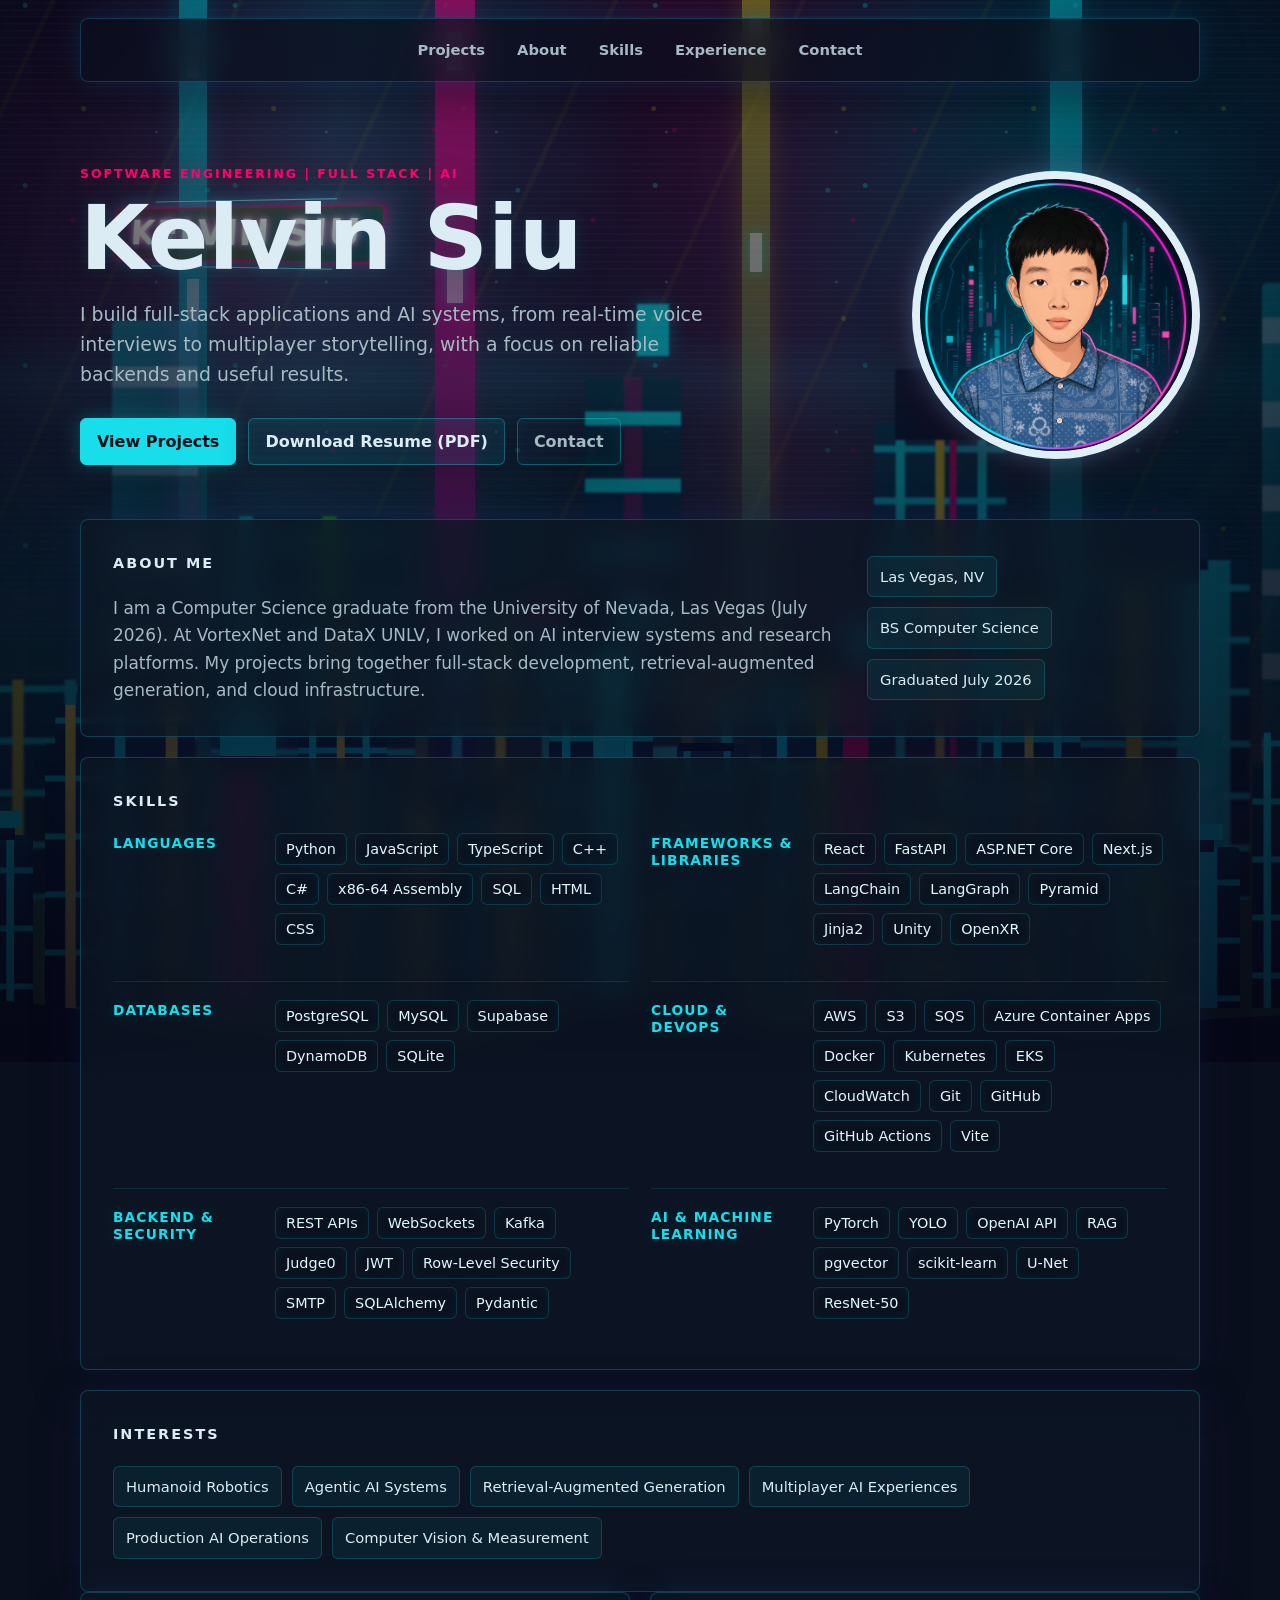
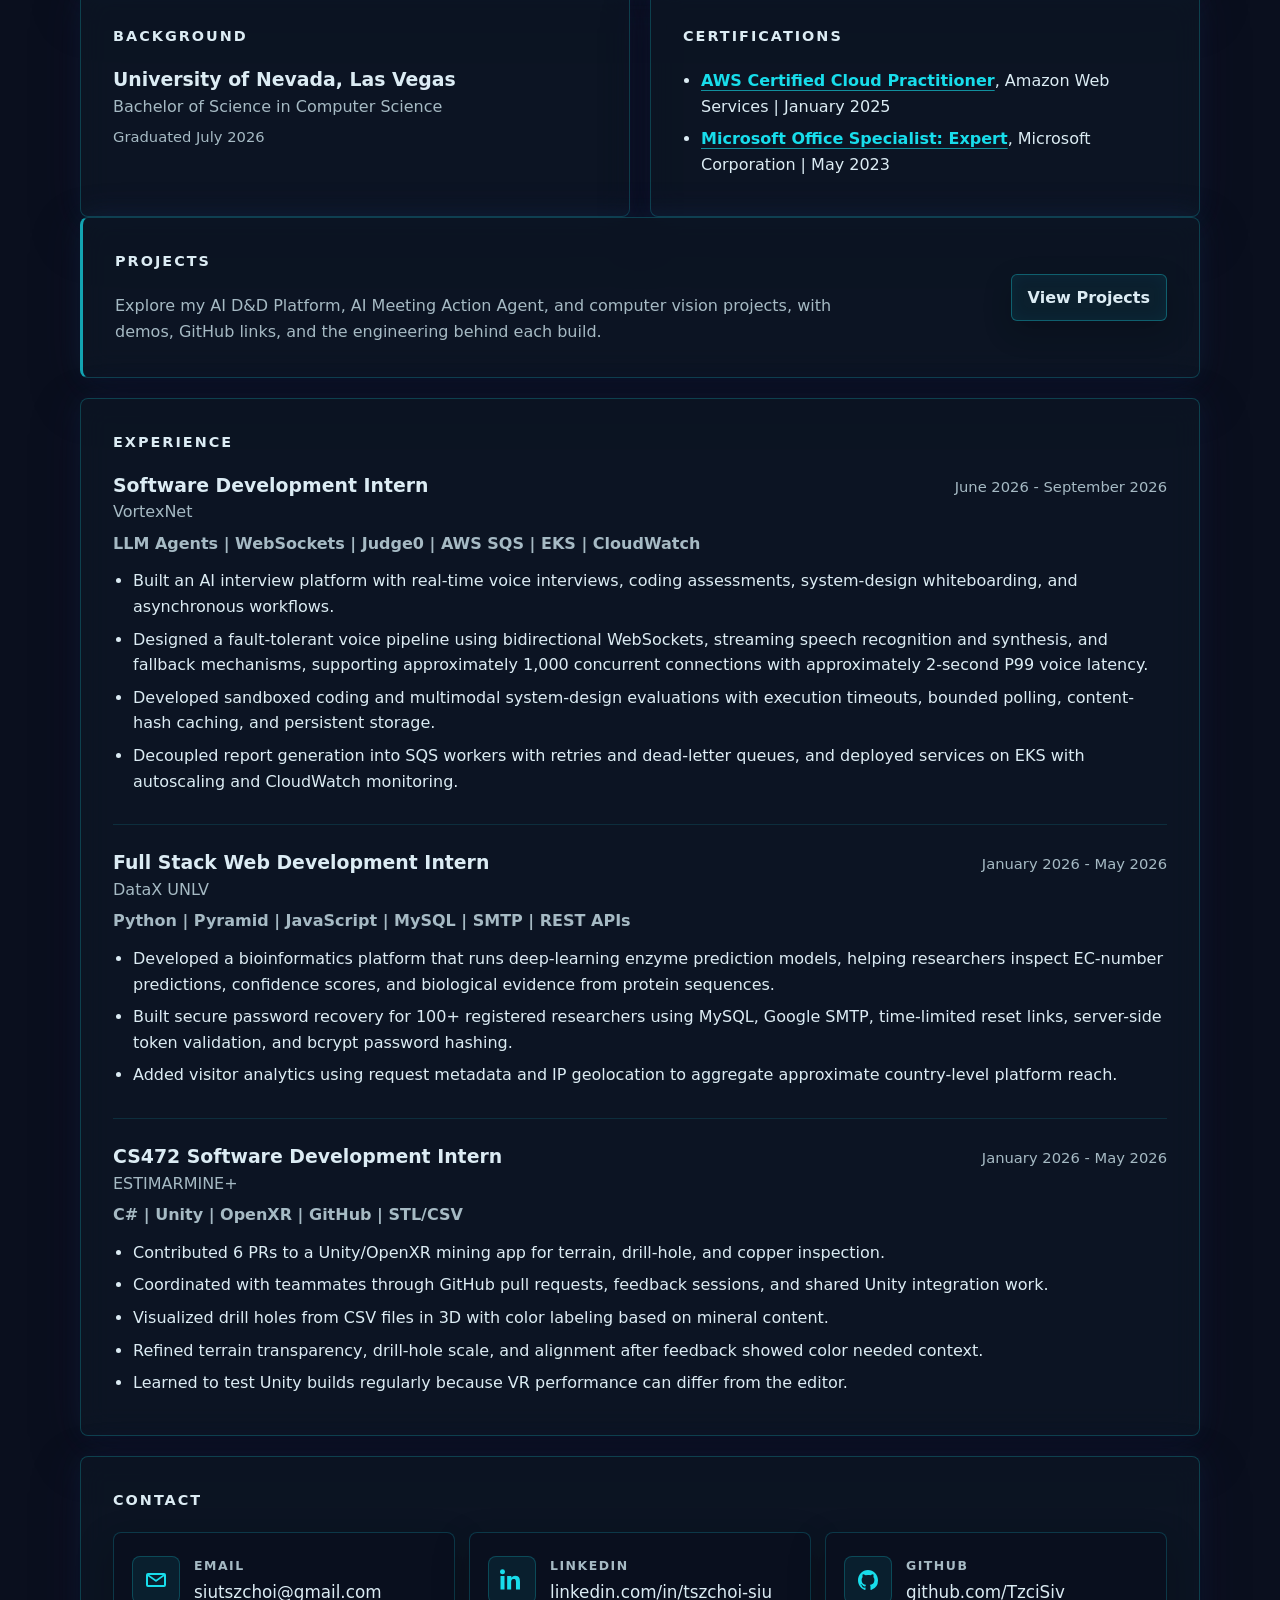
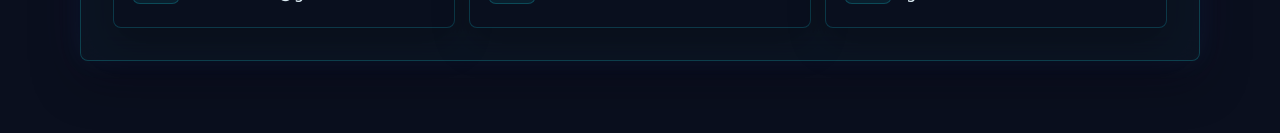
==== commit dcf5017b: "Update portfolio with graduate experience, AI projects, and resume" ====
--- a/index.html
+++ b/index.html
@@ -3,7 +3,8 @@
 <head>
   <meta charset="UTF-8">
   <meta name="viewport" content="width=device-width, initial-scale=1.0">
-  <title>Kelvin Siu | Resume</title>
+  <title>Kelvin Siu | Software Engineer &amp; AI Developer</title>
+  <meta name="description" content="Kelvin Siu is a UNLV Computer Science graduate building full-stack applications, real-time AI systems, and reliable cloud services. Explore experience, projects, and resume.">
   <link rel="stylesheet" href="theme.css">
   <link rel="stylesheet" href="styles.css">
 </head>
@@ -70,14 +71,15 @@
   <main class="resume-shell">
     <section class="hero" id="home">
       <div class="hero-copy">
-        <p class="eyebrow">Computer Science | Full Stack | AI</p>
+        <p class="eyebrow">Software Engineering | Full Stack | AI</p>
         <h1>Kelvin Siu</h1>
         <p class="hero-intro">
-          I build practical software across web systems, machine learning, and immersive
-          3D experiences, with a focus on clean implementation and useful results.
+          I build full-stack applications and AI systems, from real-time voice interviews
+          to multiplayer storytelling, with a focus on reliable backends and useful results.
         </p>
         <div class="hero-actions" aria-label="Primary links">
           <a class="section-link primary-link" href="projects.html">View Projects</a>
+          <a class="section-link" href="assets/KelvinSiu_Resume.pdf" download>Download Resume (PDF)</a>
           <a class="section-link secondary-link" href="#contact">Contact</a>
         </div>
       </div>
@@ -90,15 +92,16 @@
       <div>
         <h2>About Me</h2>
         <p>
-          I am a Computer Science student at the University of Nevada, Las Vegas, expected
-          to graduate in July 2026. My work spans full-stack development, VR visualization,
-          backend systems, and applied deep learning projects.
+          I am a Computer Science graduate from the University of Nevada, Las Vegas
+          (July 2026). At VortexNet and DataX UNLV, I worked on AI interview systems and
+          research platforms. My projects bring together full-stack development,
+          retrieval-augmented generation, and cloud infrastructure.
         </p>
       </div>
       <div class="quick-facts">
         <span>Las Vegas, NV</span>
         <span>BS Computer Science</span>
-        <span>Estimated July 2026</span>
+        <span>Graduated July 2026</span>
       </div>
     </section>
 
@@ -121,10 +124,14 @@
             </div>
           </section>
           <section class="skill-group">
-            <h3>Frameworks</h3>
+            <h3>Frameworks &amp; Libraries</h3>
             <div class="skill-list">
               <span>React</span>
               <span>FastAPI</span>
+              <span>ASP.NET Core</span>
+              <span>Next.js</span>
+              <span>LangChain</span>
+              <span>LangGraph</span>
               <span>Pyramid</span>
               <span>Jinja2</span>
               <span>Unity</span>
@@ -132,40 +139,54 @@
             </div>
           </section>
           <section class="skill-group">
-            <h3>Design</h3>
-            <div class="skill-list">
-              <span>UX/UI Design</span>
-              <span>Responsive Design</span>
-            </div>
-          </section>
-          <section class="skill-group">
-            <h3>Developer Tools</h3>
+            <h3>Databases</h3>
+            <div class="skill-list">
+              <span>PostgreSQL</span>
+              <span>MySQL</span>
+              <span>Supabase</span>
+              <span>DynamoDB</span>
+              <span>SQLite</span>
+            </div>
+          </section>
+          <section class="skill-group">
+            <h3>Cloud &amp; DevOps</h3>
             <div class="skill-list">
               <span>AWS</span>
+              <span>S3</span>
+              <span>SQS</span>
+              <span>Azure Container Apps</span>
+              <span>Docker</span>
+              <span>Kubernetes</span>
+              <span>EKS</span>
+              <span>CloudWatch</span>
               <span>Git</span>
               <span>GitHub</span>
               <span>GitHub Actions</span>
-              <span>MySQL</span>
-              <span>SQLite</span>
               <span>Vite</span>
             </div>
           </section>
           <section class="skill-group">
-            <h3>Backend &amp; APIs</h3>
+            <h3>Backend &amp; Security</h3>
             <div class="skill-list">
               <span>REST APIs</span>
+              <span>WebSockets</span>
+              <span>Kafka</span>
+              <span>Judge0</span>
               <span>JWT</span>
+              <span>Row-Level Security</span>
               <span>SMTP</span>
-            </div>
-          </section>
-          <section class="skill-group">
-            <h3>Libraries</h3>
+              <span>SQLAlchemy</span>
+              <span>Pydantic</span>
+            </div>
+          </section>
+          <section class="skill-group">
+            <h3>AI &amp; Machine Learning</h3>
             <div class="skill-list">
               <span>PyTorch</span>
               <span>YOLO</span>
               <span>OpenAI API</span>
-              <span>SQLAlchemy</span>
-              <span>Pydantic</span>
+              <span>RAG</span>
+              <span>pgvector</span>
               <span>scikit-learn</span>
               <span>U-Net</span>
               <span>ResNet-50</span>
@@ -177,12 +198,12 @@
       <article class="panel interests-panel">
         <h2>Interests</h2>
         <div class="interest-list">
-          <span>Computer Vision</span>
-          <span>Medical Imaging</span>
-          <span>VR Tools</span>
-          <span>Full-Stack Products</span>
-          <span>Cloud Foundations</span>
-          <span>Data-Driven Interfaces</span>
+          <span>Humanoid Robotics</span>
+          <span>Agentic AI Systems</span>
+          <span>Retrieval-Augmented Generation</span>
+          <span>Multiplayer AI Experiences</span>
+          <span>Production AI Operations</span>
+          <span>Computer Vision &amp; Measurement</span>
         </div>
       </article>
     </section>
@@ -193,7 +214,7 @@
         <div class="item compact">
           <h3>University of Nevada, Las Vegas</h3>
           <p>Bachelor of Science in Computer Science</p>
-          <p class="meta">Estimated July 2026</p>
+          <p class="meta">Graduated July 2026</p>
         </div>
       </article>
 
@@ -210,15 +231,48 @@
       <div>
         <h2>Projects</h2>
         <p>
-          Explore a dedicated project archive with screenshots, GitHub links, and tech
-          stacks for current and future work.
+          Explore my AI D&amp;D Platform, AI Meeting Action Agent, and computer vision
+          projects, with demos, GitHub links, and the engineering behind each build.
         </p>
       </div>
       <a class="section-link" href="projects.html">View Projects</a>
     </section>
 
     <section class="panel" id="experience">
-      <h2>Resume / Experience</h2>
+      <h2>Experience</h2>
+      <article class="item">
+        <div class="item-header">
+          <div>
+            <h3>Software Development Intern</h3>
+            <p>VortexNet</p>
+          </div>
+          <span>June 2026 - September 2026</span>
+        </div>
+        <p class="stack">LLM Agents | WebSockets | Judge0 | AWS SQS | EKS | CloudWatch</p>
+        <ul>
+          <li>Built an AI interview platform with real-time voice interviews, coding assessments, system-design whiteboarding, and asynchronous workflows.</li>
+          <li>Designed a fault-tolerant voice pipeline using bidirectional WebSockets, streaming speech recognition and synthesis, and fallback mechanisms, supporting approximately 1,000 concurrent connections with approximately 2-second P99 voice latency.</li>
+          <li>Developed sandboxed coding and multimodal system-design evaluations with execution timeouts, bounded polling, content-hash caching, and persistent storage.</li>
+          <li>Decoupled report generation into SQS workers with retries and dead-letter queues, and deployed services on EKS with autoscaling and CloudWatch monitoring.</li>
+        </ul>
+      </article>
+
+      <article class="item">
+        <div class="item-header">
+          <div>
+            <h3>Full Stack Web Development Intern</h3>
+            <p>DataX UNLV</p>
+          </div>
+          <span>January 2026 - May 2026</span>
+        </div>
+        <p class="stack">Python | Pyramid | JavaScript | MySQL | SMTP | REST APIs</p>
+        <ul>
+          <li>Developed a bioinformatics platform that runs deep-learning enzyme prediction models, helping researchers inspect EC-number predictions, confidence scores, and biological evidence from protein sequences.</li>
+          <li>Built secure password recovery for 100+ registered researchers using MySQL, Google SMTP, time-limited reset links, server-side token validation, and bcrypt password hashing.</li>
+          <li>Added visitor analytics using request metadata and IP geolocation to aggregate approximate country-level platform reach.</li>
+        </ul>
+      </article>
+
       <article class="item">
         <div class="item-header">
           <div>
@@ -237,23 +291,6 @@
         </ul>
       </article>
 
-      <article class="item">
-        <div class="item-header">
-          <div>
-            <h3>Full Stack Web Development Intern</h3>
-            <p>DataX UNLV</p>
-          </div>
-          <span>January 2025 - February 2026</span>
-        </div>
-        <p class="stack">JavaScript | MySQL | Python | Pyramid | Jinja2 | HTML | CSS | SMTP | APIs</p>
-        <ul>
-          <li>Enhanced the website account recovery mechanism.</li>
-          <li>Designed and integrated email-based password reset functionality into the password system.</li>
-          <li>Built a forgot-password page and reset form with Python backend logic.</li>
-          <li>Used MySQL for encrypted credential storage and implemented email verification for password resets.</li>
-          <li>Worked on a responsive introduction page.</li>
-        </ul>
-      </article>
     </section>
 
     <section class="panel contact-panel" id="contact">
